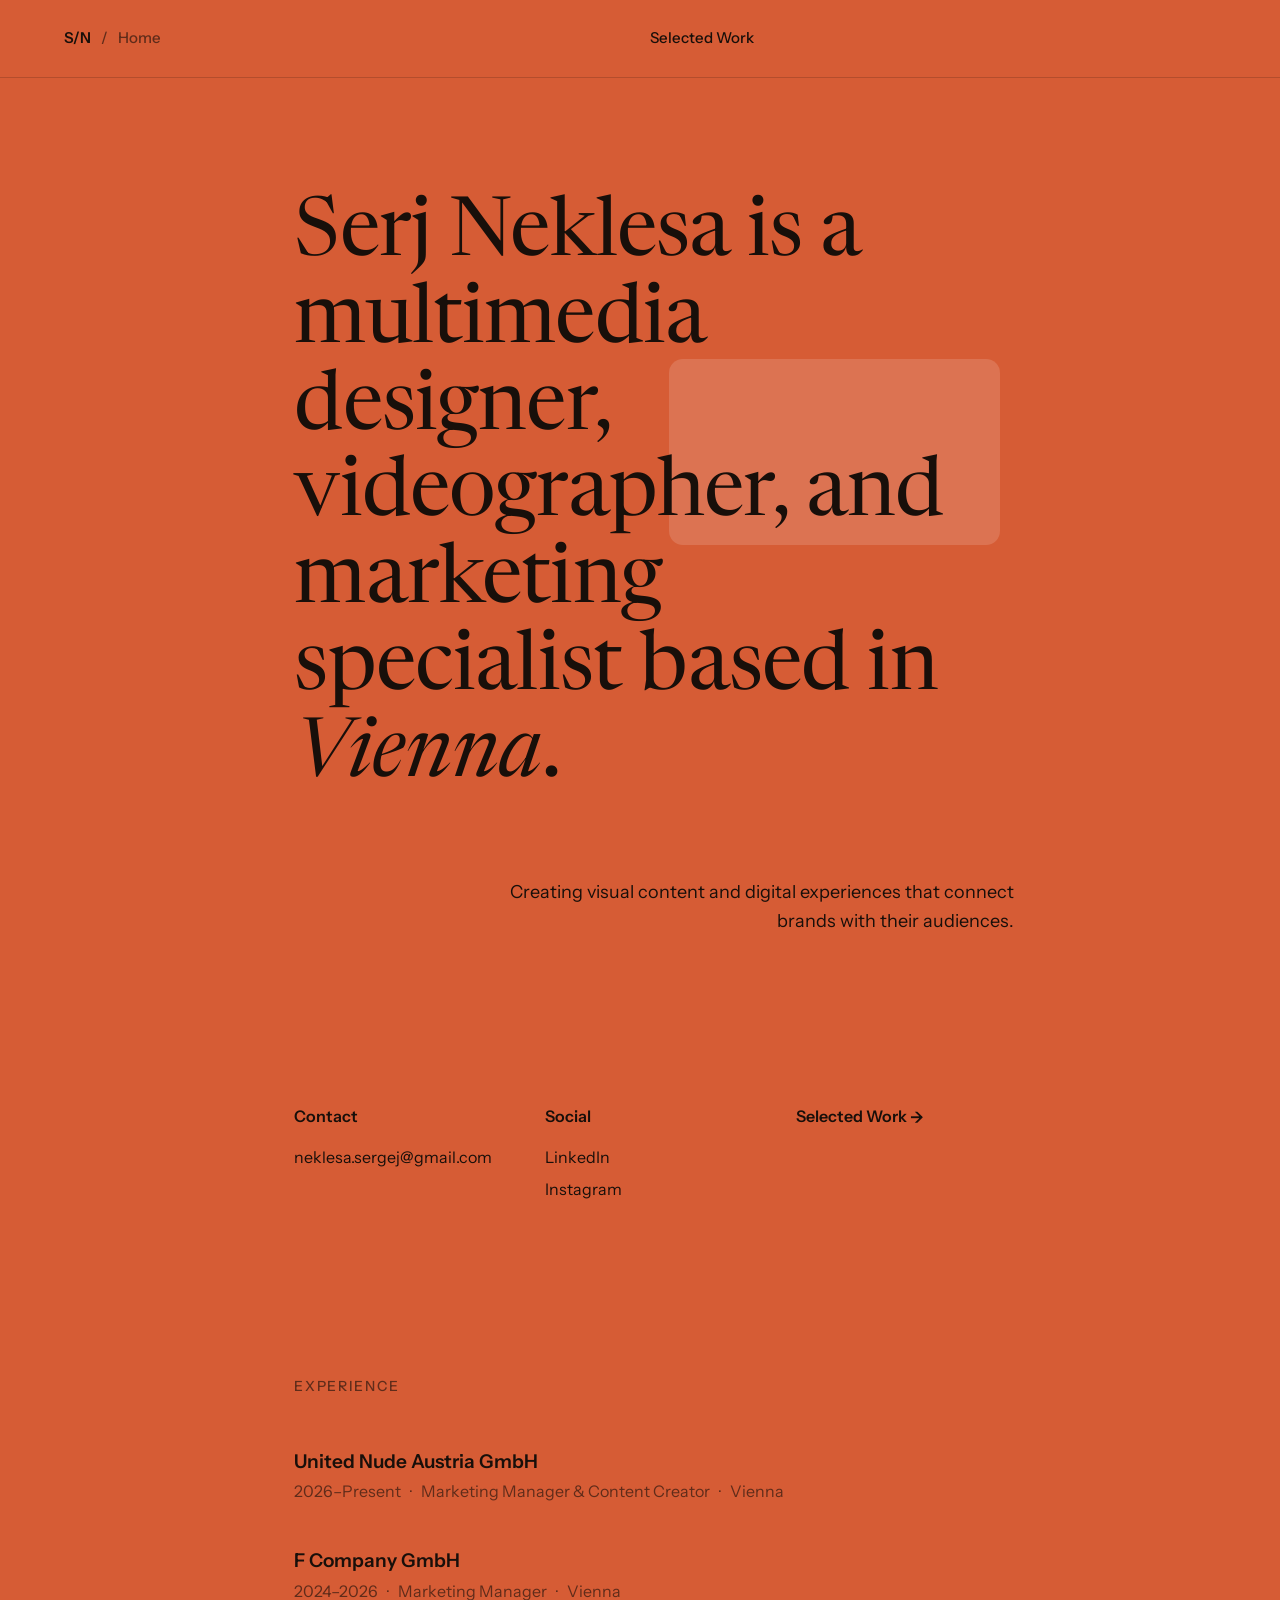
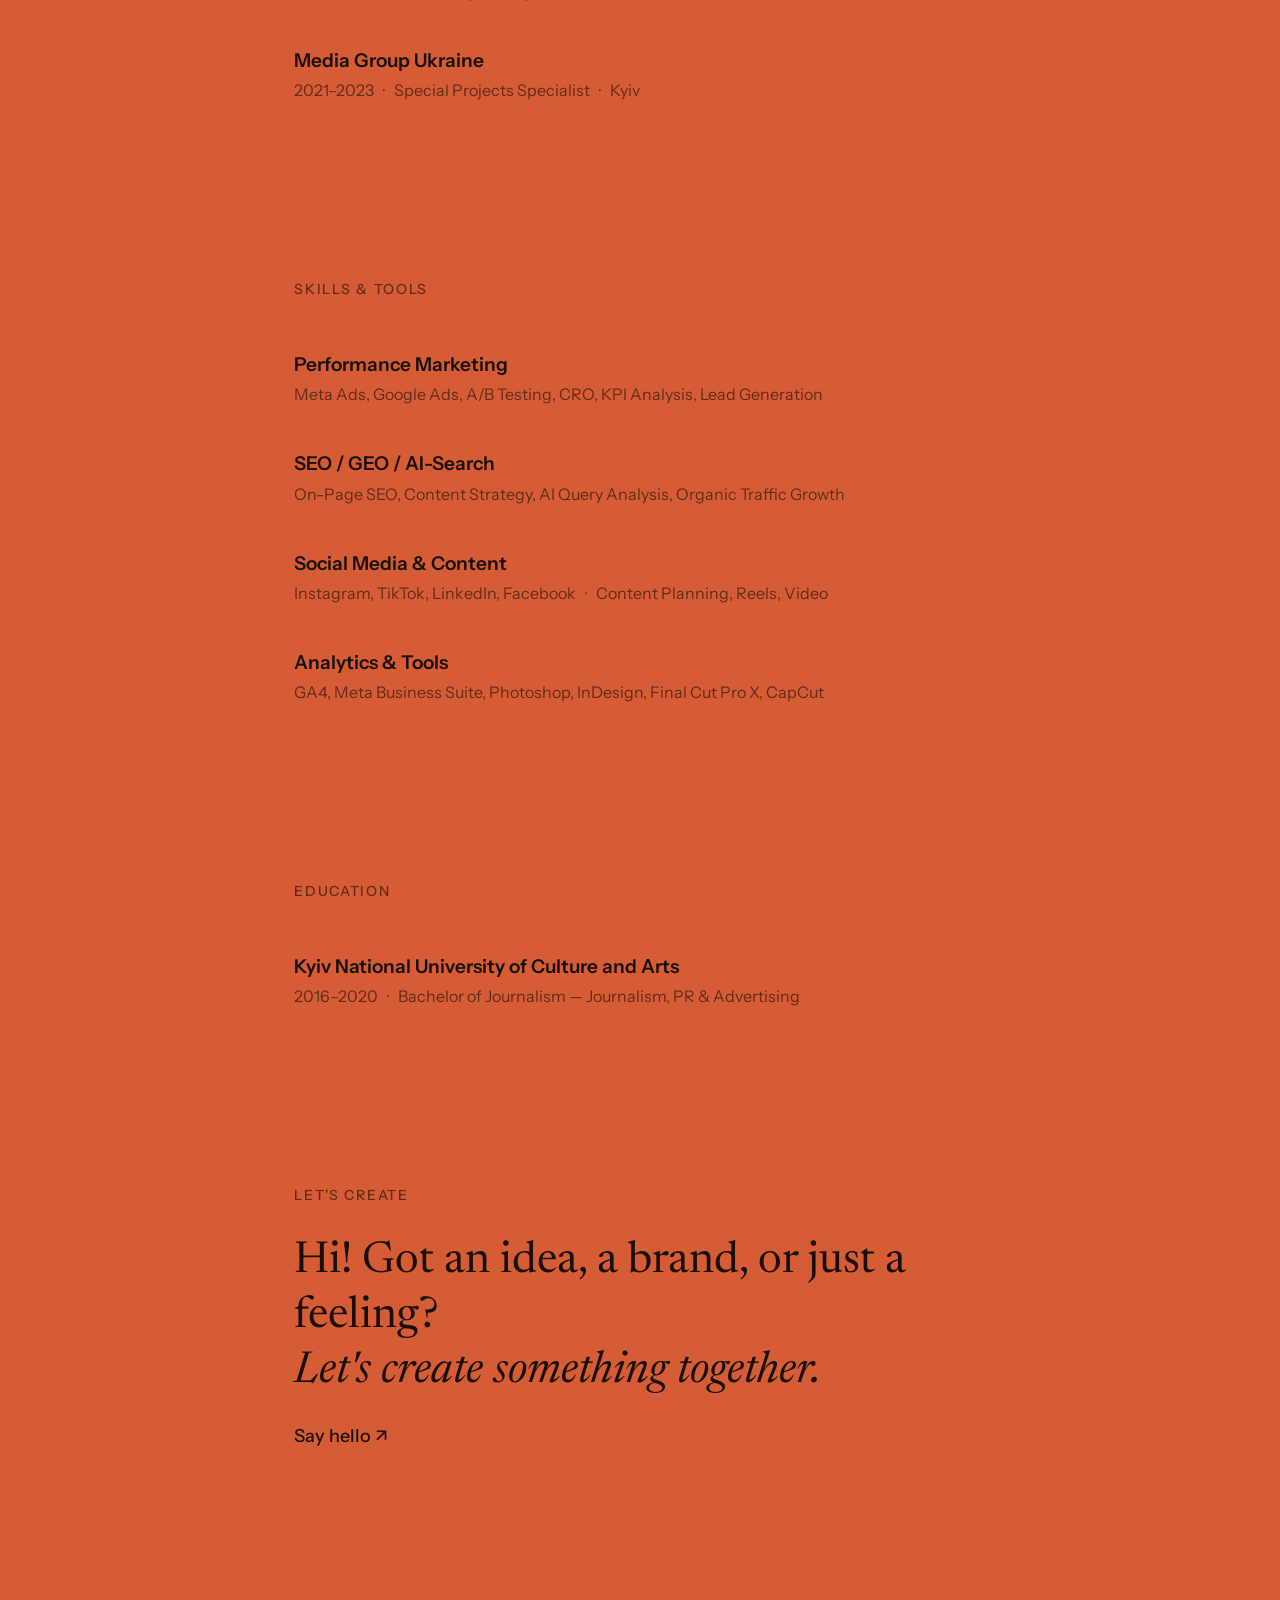
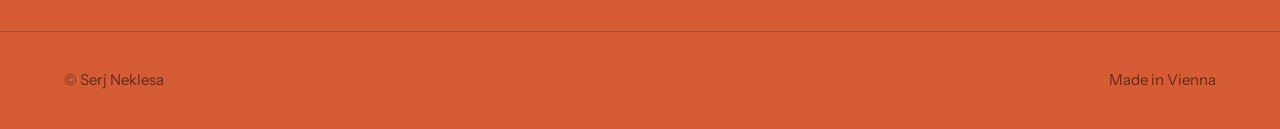
==== index.html @ c1e0431d "1234" ====
<!DOCTYPE html>
<html lang="en">
<head>
  <meta charset="UTF-8">
  <meta name="viewport" content="width=device-width, initial-scale=1.0">
  <title>Serj Neklesa — Multimedia Design &amp; Content Creation</title>
  <meta name="description" content="Serj Neklesa is a multimedia designer and content creator based in Vienna, with 9+ years across video, branding, and social media.">
  <link rel="preconnect" href="https://fonts.googleapis.com">
  <link rel="preconnect" href="https://fonts.gstatic.com" crossorigin>
  <link href="https://fonts.googleapis.com/css2?family=Newsreader:ital,opsz,wght@0,6..72,400;0,6..72,500;1,6..72,400&family=Instrument+Sans:wght@400;500;600&display=swap" rel="stylesheet">
  <link rel="stylesheet" href="styles.css">
</head>
<body>

  <header class="topbar">
    <div class="topbar__inner">
      <a class="topbar__name" href="index.html">S/N</a>
      <span class="topbar__sep">/</span>
      <span class="topbar__page">Home</span>
      <a class="topbar__nav" href="selected-work.html">Selected Work</a>
    </div>
  </header>

  <main class="page">
    <div class="content">

      <!-- Hero -->
      <section class="hero">
        <h1 class="hero__title reveal">
          Serj Neklesa is a multimedia designer, videographer, and marketing specialist based in <em>Vienna</em>.
        </h1>
        <div class="hero__video" aria-hidden="true">
          <iframe src="https://player.vimeo.com/video/1209245580?background=1&autoplay=1&muted=1&loop=1&playsinline=1" title="Showreel" allow="autoplay; fullscreen; picture-in-picture" loading="lazy"></iframe>
        </div>
        <p class="hero__lede reveal">
          Creating visual content and digital experiences
          that connect brands with their audiences.
        </p>
      </section>

      <!-- Info columns -->
      <section class="info">
        <div>
          <h2>Contact</h2>
          <ul>
            <li><a href="mailto:neklesa.sergej@gmail.com">neklesa.sergej@gmail.com</a></li>
          </ul>
        </div>
        <div>
          <h2>Social</h2>
          <ul>
            <li><a href="#" target="_blank" rel="noopener">LinkedIn</a></li>
            <li><a href="#" target="_blank" rel="noopener">Instagram</a></li>
          </ul>
        </div>
        <div>
          <h2><a href="selected-work.html">Selected Work <span class="arrow">→</span></a></h2>
        </div>
      </section>

      <!-- Experience -->
      <section class="section" id="experience">
        <p class="eyebrow">Experience</p>
        <ul class="entries">
          <li class="entry entry--static">
            <span>
              <span class="entry__title">United Nude Austria GmbH</span><br>
              <span class="entry__meta">2026–Present <span class="dot">·</span> Marketing Manager &amp; Content Creator <span class="dot">·</span> Vienna</span>
            </span>
          </li>
          <li class="entry entry--static">
            <span>
              <span class="entry__title">F Company GmbH</span><br>
              <span class="entry__meta">2024–2026 <span class="dot">·</span> Marketing Manager <span class="dot">·</span> Vienna</span>
            </span>
          </li>
          <li class="entry entry--static">
            <span>
              <span class="entry__title">Media Group Ukraine</span><br>
              <span class="entry__meta">2021–2023 <span class="dot">·</span> Special Projects Specialist <span class="dot">·</span> Kyiv</span>
            </span>
          </li>
        </ul>
      </section>

      <!-- Skills -->
      <section class="section" id="skills">
        <p class="eyebrow">Skills &amp; Tools</p>
        <ul class="entries">
          <li class="entry entry--static">
            <span>
              <span class="entry__title">Performance Marketing</span><br>
              <span class="entry__meta">Meta Ads, Google Ads, A/B Testing, CRO, KPI Analysis, Lead Generation</span>
            </span>
          </li>
          <li class="entry entry--static">
            <span>
              <span class="entry__title">SEO / GEO / AI-Search</span><br>
              <span class="entry__meta">On-Page SEO, Content Strategy, AI Query Analysis, Organic Traffic Growth</span>
            </span>
          </li>
          <li class="entry entry--static">
            <span>
              <span class="entry__title">Social Media &amp; Content</span><br>
              <span class="entry__meta">Instagram, TikTok, LinkedIn, Facebook <span class="dot">·</span> Content Planning, Reels, Video</span>
            </span>
          </li>
          <li class="entry entry--static">
            <span>
              <span class="entry__title">Analytics &amp; Tools</span><br>
              <span class="entry__meta">GA4, Meta Business Suite, Photoshop, InDesign, Final Cut Pro X, CapCut</span>
            </span>
          </li>
        </ul>
      </section>

      <!-- Education -->
      <section class="section" id="education">
        <p class="eyebrow">Education</p>
        <ul class="entries">
          <li class="entry entry--static">
            <span>
              <span class="entry__title">Kyiv National University of Culture and Arts</span><br>
              <span class="entry__meta">2016–2020 <span class="dot">·</span> Bachelor of Journalism — Journalism, PR &amp; Advertising</span>
            </span>
          </li>
        </ul>
      </section>

      <!-- Invitation -->
      <section class="section" id="lets-create">
        <p class="eyebrow">Let's Create</p>
        <p class="invite">
          Hi! Got an idea, a brand, or just a feeling?<br>
          <em>Let's create something together.</em>
        </p>
        <p class="invite-link"><a href="mailto:neklesa.sergej@gmail.com">Say hello ↗</a></p>
      </section>

    </div>
  </main>

  <footer class="footer">
    <div class="footer__inner">
      <span>© Serj Neklesa</span>
      <span>Made in Vienna</span>
    </div>
  </footer>

</body>
</html>
---- styles.css ----
/* ============================================
   Serj Neklesa — Portfolio
   Terracotta editorial style
   ============================================ */

:root {
  --bg: #d65c35;            /* terracotta canvas */
  --bg-raise: rgba(255, 255, 255, 0.10);  /* hover cards, image frames */
  --bg-frame: rgba(255, 255, 255, 0.14);
  --ink: #180f0a;           /* near-black text */
  --ink-soft: rgba(24, 15, 10, 0.62);     /* muted labels, meta */
  --line: rgba(24, 15, 10, 0.18);         /* hairline rules */
  --radius: 14px;

  --font-display: "Newsreader", Georgia, serif;
  --font-body: "Instrument Sans", "Helvetica Neue", Arial, sans-serif;

  --content-w: 720px;       /* main text column */
  --page-pad: clamp(20px, 5vw, 64px);
}

* { box-sizing: border-box; margin: 0; padding: 0; }

html { scroll-behavior: smooth; }
@media (prefers-reduced-motion: reduce) {
  html { scroll-behavior: auto; }
  *, *::before, *::after { animation: none !important; transition: none !important; }
}

body {
  background: var(--bg);
  color: var(--ink);
  font-family: var(--font-body);
  font-size: 17px;
  line-height: 1.65;
  -webkit-font-smoothing: antialiased;
}

a { color: inherit; text-decoration: none; }
a:hover { text-decoration: underline; text-underline-offset: 3px; }
a:focus-visible,
button:focus-visible {
  outline: 2px solid var(--ink);
  outline-offset: 3px;
  border-radius: 3px;
}

/* ---------- top bar ---------- */
.topbar {
  position: sticky;
  top: 0;
  z-index: 10;
  background: var(--bg);
  border-bottom: 1px solid var(--line);
}
.topbar__inner {
  position: relative;
  max-width: 1440px;
  margin: 0 auto;
  padding: 26px var(--page-pad);
  display: flex;
  align-items: center;
  gap: 10px;
  font-size: 15px;
  font-weight: 500;
}
.topbar__name { font-weight: 600; }
.topbar__sep { color: var(--ink-soft); }
.topbar__page { color: var(--ink-soft); }
.topbar__nav {
  position: absolute;
  left: calc(50% + 10px);
  top: 50%;
  transform: translateY(-50%);
  font-weight: 500;
}
@media (max-width: 720px) {
  .topbar__nav {
    position: static;
    transform: none;
    margin-left: auto;
  }
}

/* ---------- layout ---------- */
.page {
  max-width: 1440px;
  margin: 0 auto;
  padding: 0 var(--page-pad);
}
.content {
  max-width: var(--content-w);
  margin-left: clamp(0px, 18vw, 340px);
}
@media (max-width: 900px) {
  .content { margin-left: 0; }
}

/* ---------- hero ---------- */
.hero { padding: clamp(56px, 9vw, 120px) 0 clamp(48px, 6vw, 90px); position: relative; }
.hero__title {
  font-family: var(--font-display);
  font-weight: 400;
  font-size: clamp(40px, 6.4vw, 96px);
  line-height: 1.06;
  letter-spacing: -0.01em;
  max-width: 14ch;
  position: relative;
  z-index: 2; /* text stays above the video */
}
.hero__title em {
  font-style: italic;
  letter-spacing: 0;
}
.hero__video {
  position: absolute;
  z-index: 1; /* under the text */
  left: 52%;
  top: 30%;
  width: min(46%, 620px);
  aspect-ratio: 16 / 9;
  border-radius: var(--radius);
  overflow: hidden;
  background: var(--bg-frame);
}
.hero__video iframe {
  width: 100%;
  height: 100%;
  border: 0;
  display: block;
}
@media (max-width: 900px) {
  .hero__video {
    position: static;
    width: 100%;
    margin-top: 32px;
  }
}
.hero__lede {
  margin-top: clamp(40px, 6vw, 96px);
  margin-left: auto;
  max-width: 46ch;
  text-align: right;
  font-size: 18px;
  position: relative;
  z-index: 2;
}
@media (max-width: 640px) {
  .hero__lede { text-align: left; margin-left: 0; }
}

/* ---------- info columns ---------- */
.info {
  display: grid;
  grid-template-columns: repeat(3, minmax(0, 1fr));
  gap: 32px;
  padding: clamp(48px, 7vw, 110px) 0;
  font-size: 16px;
}
.info h2 {
  font-size: 16px;
  font-weight: 600;
  margin-bottom: 14px;
}
.info ul { list-style: none; }
.info li { margin-bottom: 6px; }
.info a { color: var(--ink); }
.info .arrow { display: inline-block; transform: translateY(1px); }
@media (max-width: 900px) {
  .info { grid-template-columns: repeat(2, 1fr); gap: 40px 24px; }
}
@media (max-width: 480px) {
  .info { grid-template-columns: 1fr; }
}

/* ---------- section label ---------- */
.eyebrow {
  font-size: 14px;
  font-weight: 500;
  letter-spacing: 0.12em;
  text-transform: uppercase;
  color: var(--ink-soft);
  margin-bottom: 28px;
}

/* ---------- entry list (experience / work) ---------- */
.section { padding: clamp(40px, 6vw, 80px) 0; }

.entries { list-style: none; }
.entry a {
  display: flex;
  align-items: center;
  justify-content: space-between;
  gap: 20px;
  padding: 20px 22px;
  margin: 0 -22px;
  border-radius: var(--radius);
  transition: background-color 160ms ease;
  text-decoration: none;
}
.entry a:hover,
.entry a:focus-visible { background: var(--bg-raise); text-decoration: none; }
.entry__title {
  font-size: 19px;
  font-weight: 600;
  margin-bottom: 2px;
}
.entry__meta { font-size: 16px; color: var(--ink-soft); }
.entry__meta .dot { margin: 0 6px; }
.entry__arrow {
  flex: none;
  opacity: 0;
  transform: translate(-4px, 4px);
  transition: opacity 160ms ease, transform 160ms ease;
  font-size: 20px;
}
.entry a:hover .entry__arrow,
.entry a:focus-visible .entry__arrow { opacity: 1; transform: translate(0, 0); }

/* static (non-link) entry */
.entry--static {
  padding: 20px 0;
}
.entry--static .entry__title { margin-bottom: 2px; }

/* ---------- case study ---------- */
.case-head { padding: clamp(56px, 8vw, 110px) 0 0; }
.case-head h1 {
  font-family: var(--font-display);
  font-weight: 400;
  font-size: clamp(38px, 5vw, 68px);
  line-height: 1.1;
  letter-spacing: -0.01em;
}
.case-head .case-sub {
  margin-top: 22px;
  font-size: clamp(19px, 2.2vw, 24px);
  line-height: 1.5;
  max-width: 34ch;
}

.case-meta {
  display: grid;
  grid-template-columns: repeat(3, minmax(0, 1fr));
  gap: 24px;
  border-top: 1px solid var(--line);
  border-bottom: 1px solid var(--line);
  padding: 26px 0;
  margin: clamp(36px, 5vw, 64px) 0;
}
.case-meta h3 {
  font-size: 13px;
  font-weight: 500;
  letter-spacing: 0.12em;
  text-transform: uppercase;
  color: var(--ink-soft);
  margin-bottom: 8px;
}
.case-meta p { font-size: 17px; font-weight: 500; }
@media (max-width: 640px) {
  .case-meta { grid-template-columns: 1fr; gap: 20px; }
}

.case-body h2 {
  font-size: 21px;
  font-weight: 600;
  margin: clamp(40px, 6vw, 72px) 0 18px;
}
.case-body p { margin-bottom: 16px; }
.case-body strong { font-weight: 600; }

.media {
  display: flex;
  align-items: center;
  justify-content: center;
  min-height: clamp(260px, 42vw, 560px);
  margin: clamp(28px, 4vw, 48px) 0;
  background: linear-gradient(135deg, var(--bg-frame), rgba(255, 255, 255, 0.05));
  border-radius: var(--radius);
  color: rgba(24, 15, 10, 0.35);
  font-size: 16px;
  overflow: hidden;
}
.media img,
.media video {
  width: 100%;
  height: 100%;
  object-fit: cover;
  display: block;
}

/* video embeds (Vimeo / YouTube) */
.media--video {
  aspect-ratio: 16 / 9;
  min-height: 0;
}
.media--video iframe {
  width: 100%;
  height: 100%;
  border: 0;
  display: block;
}

/* one photo per row */
.media--photo {
  aspect-ratio: 16 / 10;
  min-height: 0;
}

/* cover art shown at its natural ratio, no cropping */
.media--cover {
  aspect-ratio: auto;
  min-height: 0;
  display: block;
}
.media--cover img {
  width: 100%;
  height: auto;
  object-fit: contain;
}

/* artist block */
.artist { margin-bottom: clamp(56px, 8vw, 110px); }
.artist h2 {
  font-size: 21px;
  font-weight: 600;
  margin-bottom: 18px;
}
.artist .media { margin: 0 0 20px; }

.case-visit {
  border-top: 1px solid var(--line);
  margin-top: clamp(40px, 6vw, 72px);
  padding: 32px 0 clamp(60px, 8vw, 120px);
  font-size: 18px;
  font-weight: 500;
}

/* ---------- looping panorama (Digital Art) ---------- */
.panorama {
  width: 100vw;
  margin-left: calc(50% - 50vw);
  overflow: hidden;
  padding: clamp(28px, 4vw, 48px) 0;
}
.panorama__track {
  display: flex;
  align-items: center;
  gap: clamp(16px, 2vw, 32px);
  width: max-content;
  will-change: transform;
  animation: panorama-scroll var(--pan-duration, 60s) linear infinite;
}
.panorama__track img {
  height: min(66vh, 560px);
  width: auto;
  display: block;
  border-radius: var(--radius);
  flex: none;
}
@keyframes panorama-scroll {
  from { transform: translateX(0); }
  to   { transform: translateX(-50%); }
}
.panorama:hover .panorama__track { animation-play-state: paused; }
@media (max-width: 640px) {
  .panorama__track img { height: 46vh; }
}
@media (prefers-reduced-motion: reduce) {
  .panorama { overflow-x: auto; }
  .panorama__track { animation: none; }
}

/* ---------- footer ---------- */
.footer {
  border-top: 1px solid var(--line);
  margin-top: clamp(60px, 8vw, 120px);
}
.footer__inner {
  max-width: 1440px;
  margin: 0 auto;
  padding: 36px var(--page-pad);
  display: flex;
  justify-content: space-between;
  gap: 16px;
  font-size: 15px;
  color: var(--ink-soft);
}

/* ---------- reveal on load ---------- */
@media (prefers-reduced-motion: no-preference) {
  .reveal {
    opacity: 0;
    transform: translateY(14px);
    animation: rise 700ms cubic-bezier(0.22, 1, 0.36, 1) forwards;
  }
  .reveal:nth-child(2) { animation-delay: 90ms; }
  .reveal:nth-child(3) { animation-delay: 180ms; }
  @keyframes rise {
    to { opacity: 1; transform: none; }
  }
}

/* ---------- invitation ---------- */
.invite {
  font-family: var(--font-display);
  font-size: clamp(28px, 3.6vw, 44px);
  line-height: 1.25;
}
.invite em { font-style: italic; }
.invite-link {
  margin-top: 22px;
  font-size: 18px;
  font-weight: 500;
}
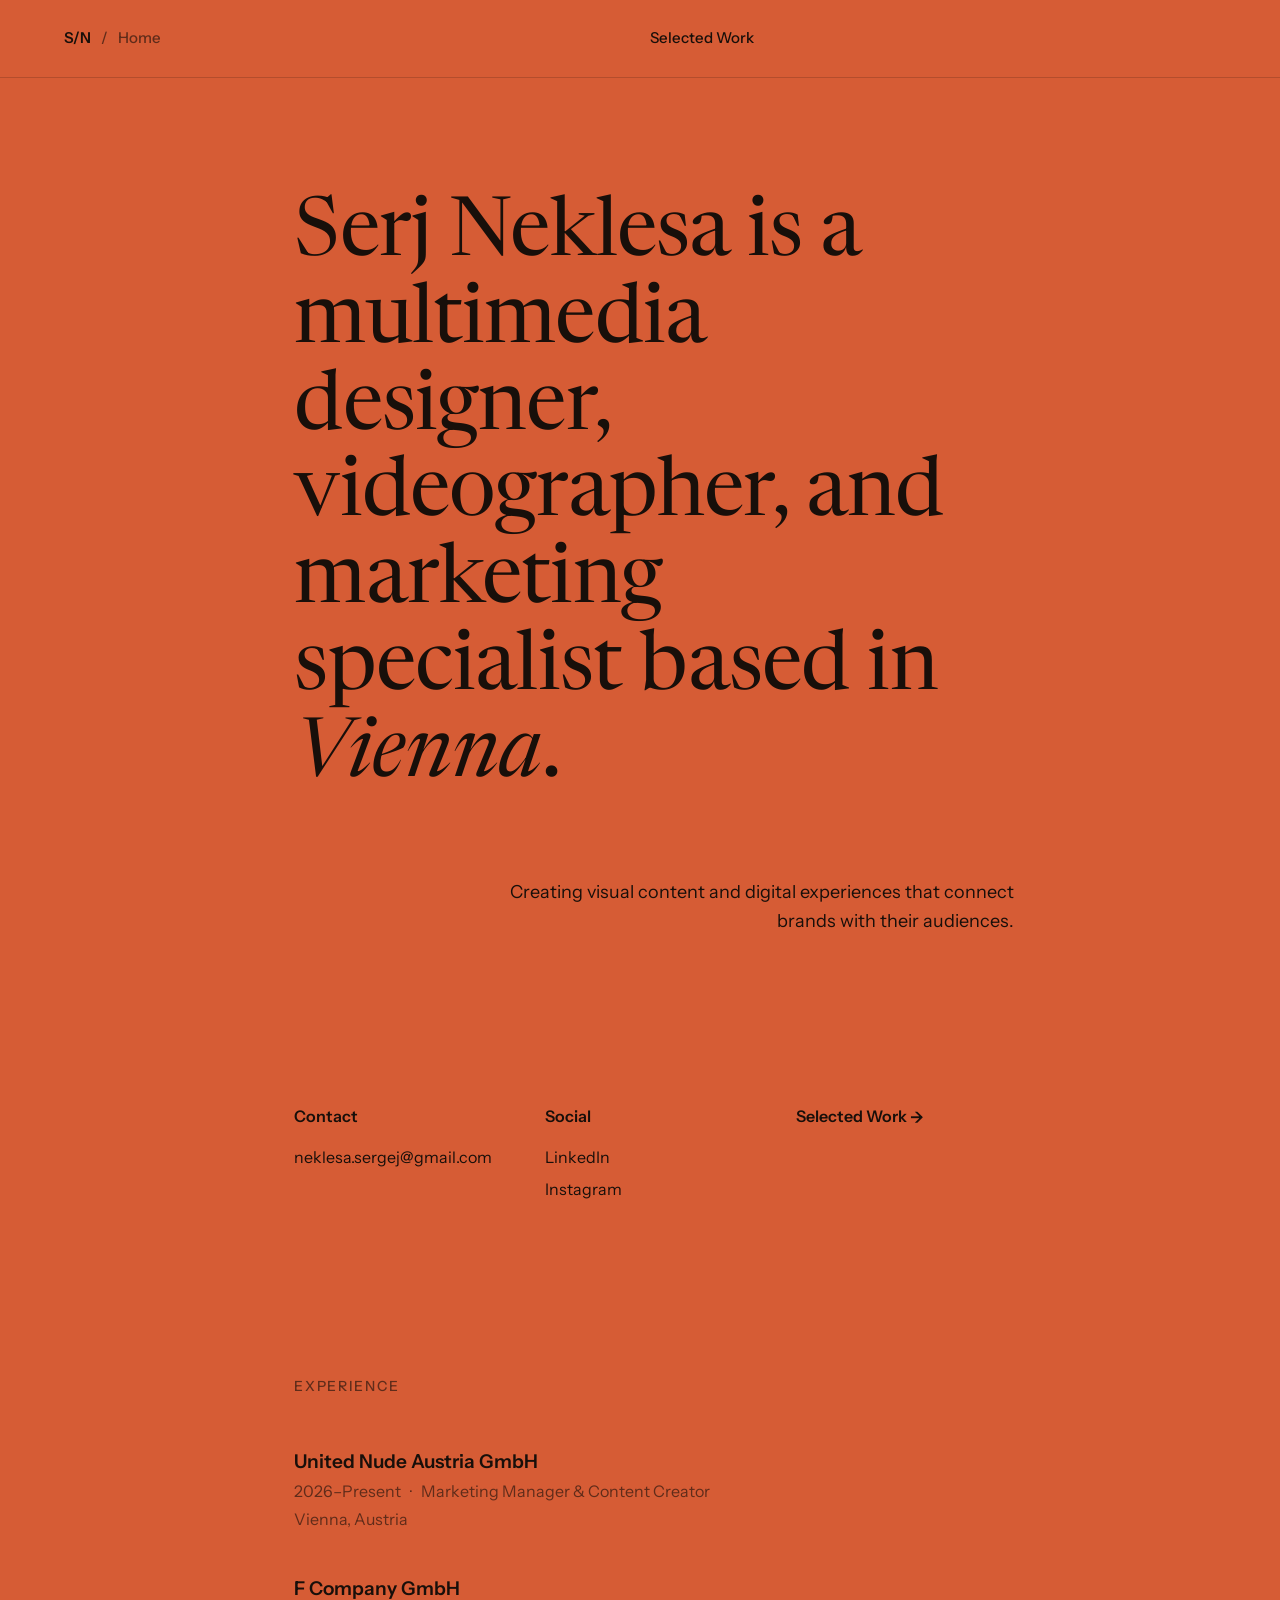
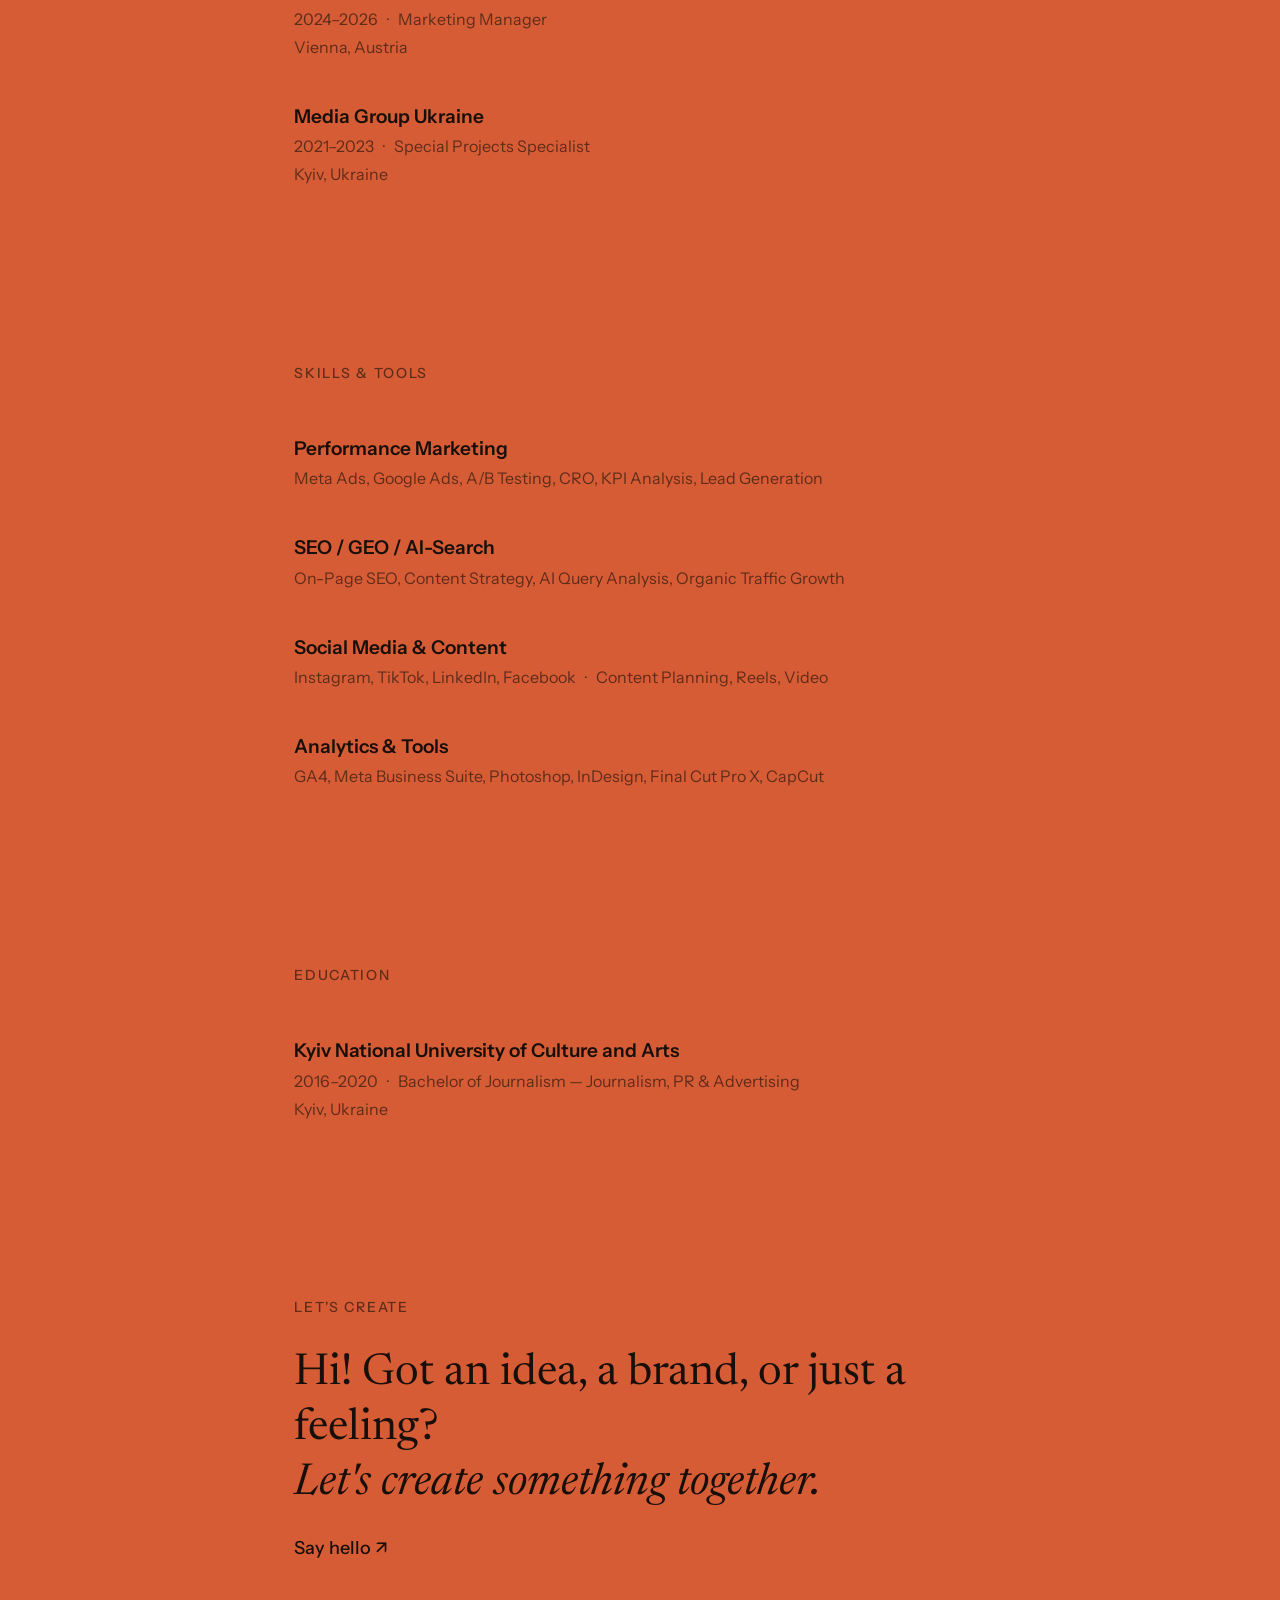
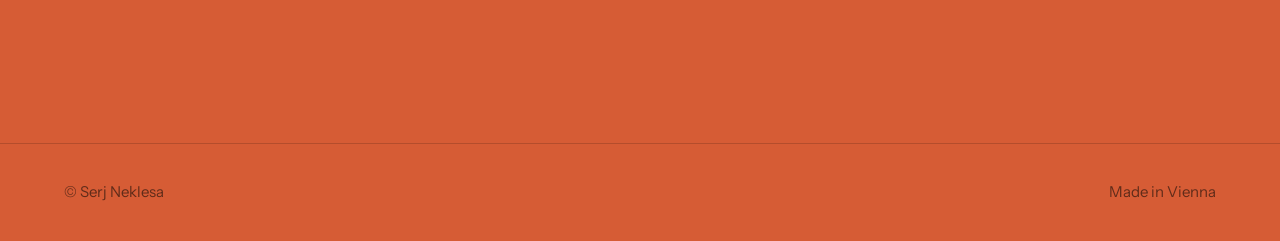
==== commit e98c575b: "1023" ====
--- a/index.html
+++ b/index.html
@@ -65,19 +65,22 @@
           <li class="entry entry--static">
             <span>
               <span class="entry__title">United Nude Austria GmbH</span><br>
-              <span class="entry__meta">2026–Present <span class="dot">·</span> Marketing Manager &amp; Content Creator <span class="dot">·</span> Vienna</span>
+              <span class="entry__meta">2026–Present <span class="dot">·</span> Marketing Manager &amp; Content Creator</span><br>
+              <span class="entry__meta">Vienna, Austria</span>
             </span>
           </li>
           <li class="entry entry--static">
             <span>
               <span class="entry__title">F Company GmbH</span><br>
-              <span class="entry__meta">2024–2026 <span class="dot">·</span> Marketing Manager <span class="dot">·</span> Vienna</span>
+              <span class="entry__meta">2024–2026 <span class="dot">·</span> Marketing Manager</span><br>
+              <span class="entry__meta">Vienna, Austria</span>
             </span>
           </li>
           <li class="entry entry--static">
             <span>
               <span class="entry__title">Media Group Ukraine</span><br>
-              <span class="entry__meta">2021–2023 <span class="dot">·</span> Special Projects Specialist <span class="dot">·</span> Kyiv</span>
+              <span class="entry__meta">2021–2023 <span class="dot">·</span> Special Projects Specialist</span><br>
+              <span class="entry__meta">Kyiv, Ukraine</span>
             </span>
           </li>
         </ul>
@@ -121,7 +124,8 @@
           <li class="entry entry--static">
             <span>
               <span class="entry__title">Kyiv National University of Culture and Arts</span><br>
-              <span class="entry__meta">2016–2020 <span class="dot">·</span> Bachelor of Journalism — Journalism, PR &amp; Advertising</span>
+              <span class="entry__meta">2016–2020 <span class="dot">·</span> Bachelor of Journalism — Journalism, PR &amp; Advertising</span><br>
+              <span class="entry__meta">Kyiv, Ukraine</span>
             </span>
           </li>
         </ul>
--- a/styles.css
+++ b/styles.css
@@ -26,6 +26,8 @@
   html { scroll-behavior: auto; }
   *, *::before, *::after { animation: none !important; transition: none !important; }
 }
+
+html, body { overflow-x: clip; }
 
 body {
   background: var(--bg);
@@ -115,26 +117,18 @@
 .hero__video {
   position: absolute;
   z-index: 1; /* under the text */
-  left: 52%;
-  top: 30%;
-  width: min(46%, 620px);
+  left: 58%;
+  top: 32%;
+  width: clamp(200px, 42vw, 620px);
   aspect-ratio: 16 / 9;
-  border-radius: var(--radius);
   overflow: hidden;
-  background: var(--bg-frame);
+  /* no frame, no background: nothing visible except the video itself */
 }
 .hero__video iframe {
   width: 100%;
   height: 100%;
   border: 0;
   display: block;
-}
-@media (max-width: 900px) {
-  .hero__video {
-    position: static;
-    width: 100%;
-    margin-top: 32px;
-  }
 }
 .hero__lede {
   margin-top: clamp(40px, 6vw, 96px);
@@ -341,7 +335,7 @@
   width: 100vw;
   margin-left: calc(50% - 50vw);
   overflow: hidden;
-  padding: clamp(28px, 4vw, 48px) 0;
+  padding: clamp(10px, 1.4vw, 18px) 0;
 }
 .panorama__track {
   display: flex;
@@ -352,7 +346,7 @@
   animation: panorama-scroll var(--pan-duration, 60s) linear infinite;
 }
 .panorama__track img {
-  height: min(66vh, 560px);
+  height: min(28vh, 300px);
   width: auto;
   display: block;
   border-radius: var(--radius);
@@ -363,8 +357,9 @@
   to   { transform: translateX(-50%); }
 }
 .panorama:hover .panorama__track { animation-play-state: paused; }
+.panorama--reverse .panorama__track { animation-direction: reverse; }
 @media (max-width: 640px) {
-  .panorama__track img { height: 46vh; }
+  .panorama__track img { height: 22vh; }
 }
 @media (prefers-reduced-motion: reduce) {
   .panorama { overflow-x: auto; }
@@ -413,3 +408,26 @@
   font-size: 18px;
   font-weight: 500;
 }
+
+
+/* ---------- video production ---------- */
+.vp-wide {
+  width: 100vw;
+  margin: clamp(24px, 3.5vw, 44px) calc(50% - 50vw);
+  aspect-ratio: 16 / 9;
+}
+.vp-pair {
+  display: grid;
+  grid-template-columns: 1fr 1fr;
+  gap: clamp(14px, 2vw, 28px);
+  width: 100vw;
+  margin: clamp(24px, 3.5vw, 44px) calc(50% - 50vw);
+  padding: 0 var(--page-pad);
+}
+.vp-pair .vp-v { aspect-ratio: 9 / 16; }
+.vp-wide iframe, .vp-v iframe {
+  width: 100%;
+  height: 100%;
+  border: 0;
+  display: block;
+}
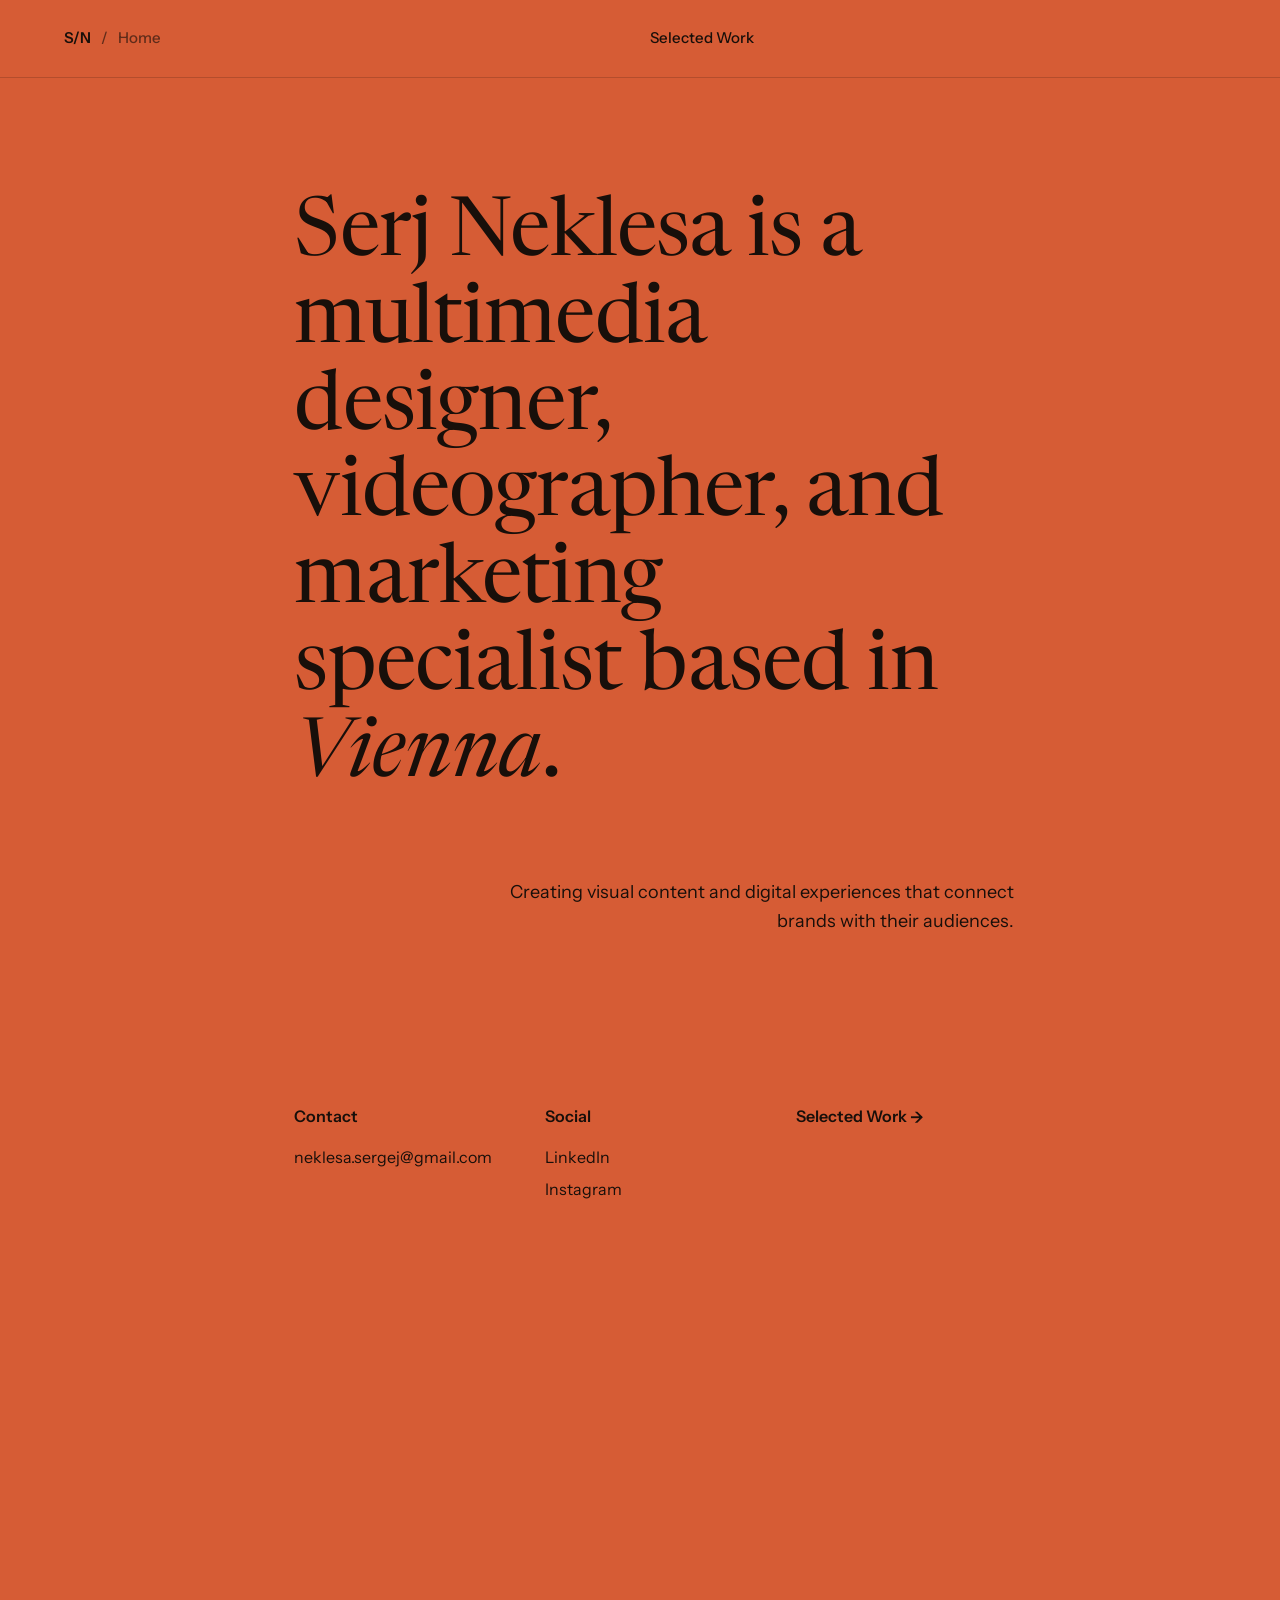
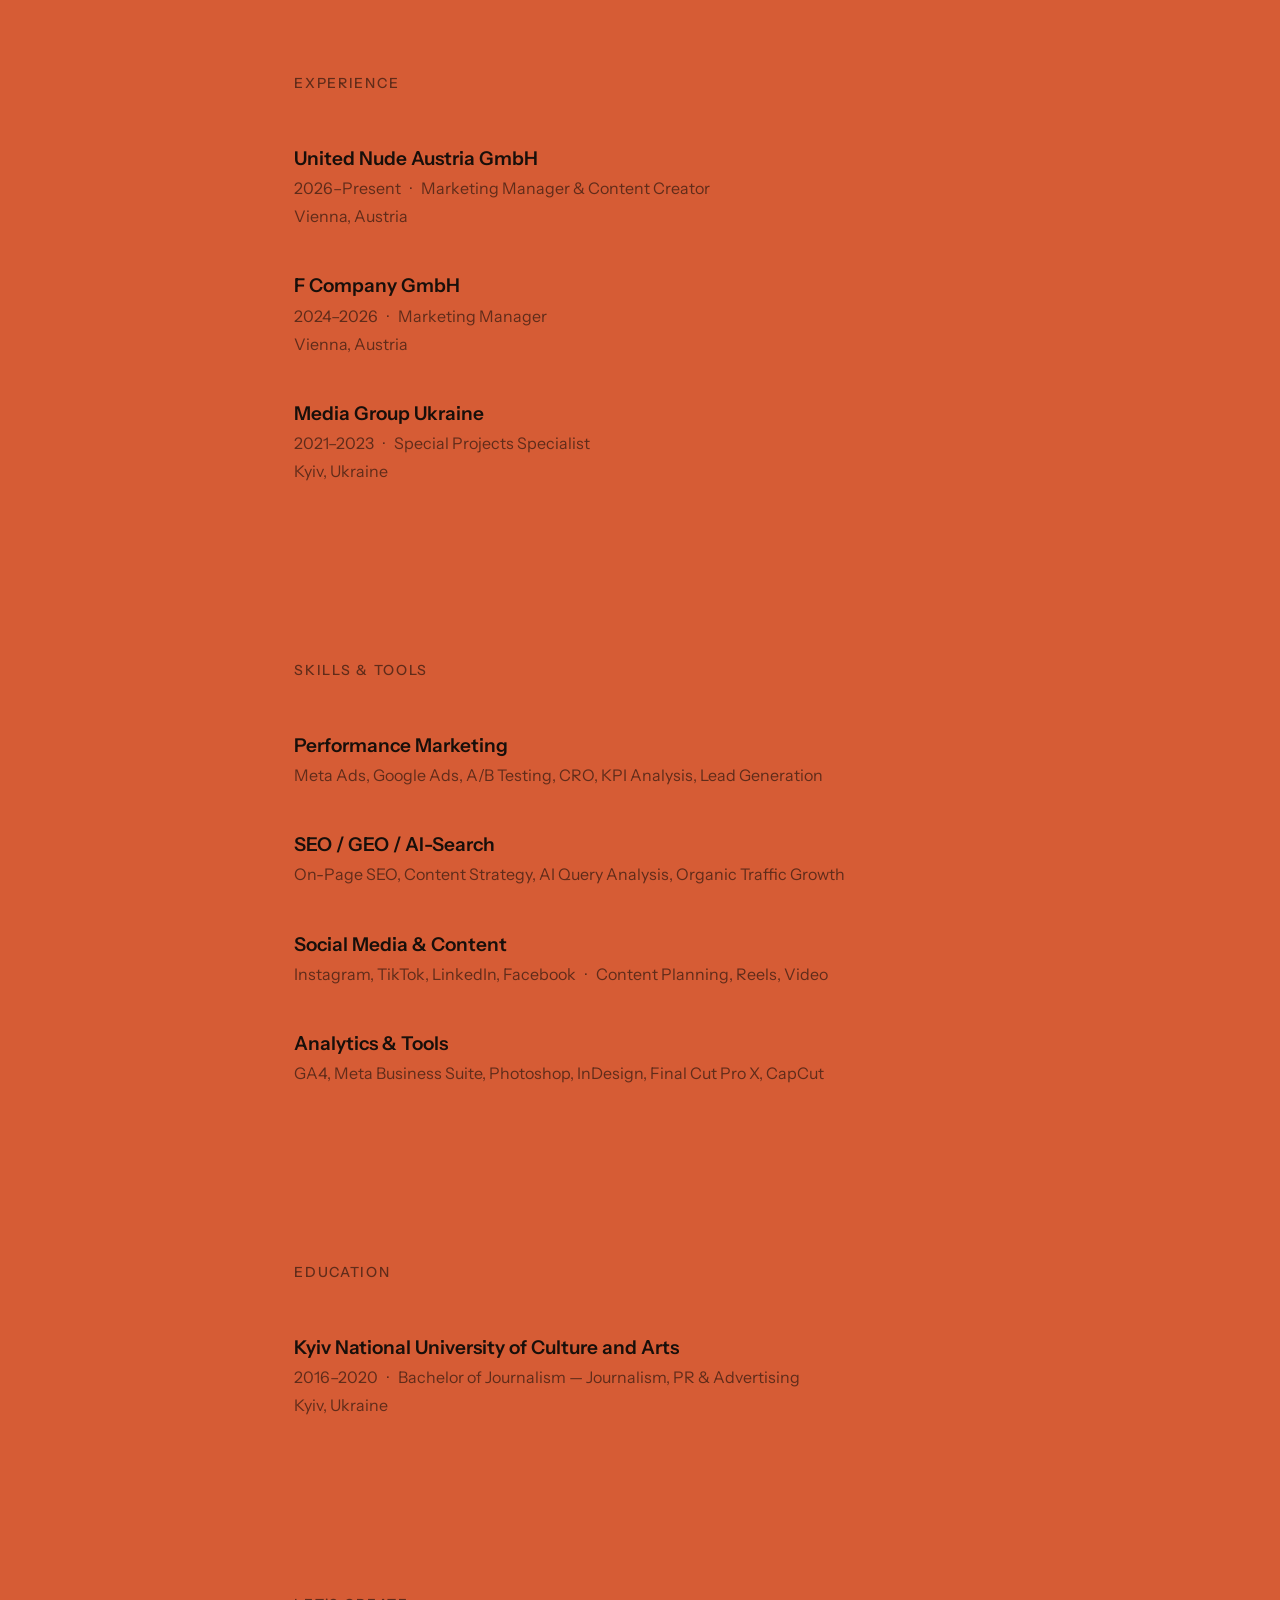
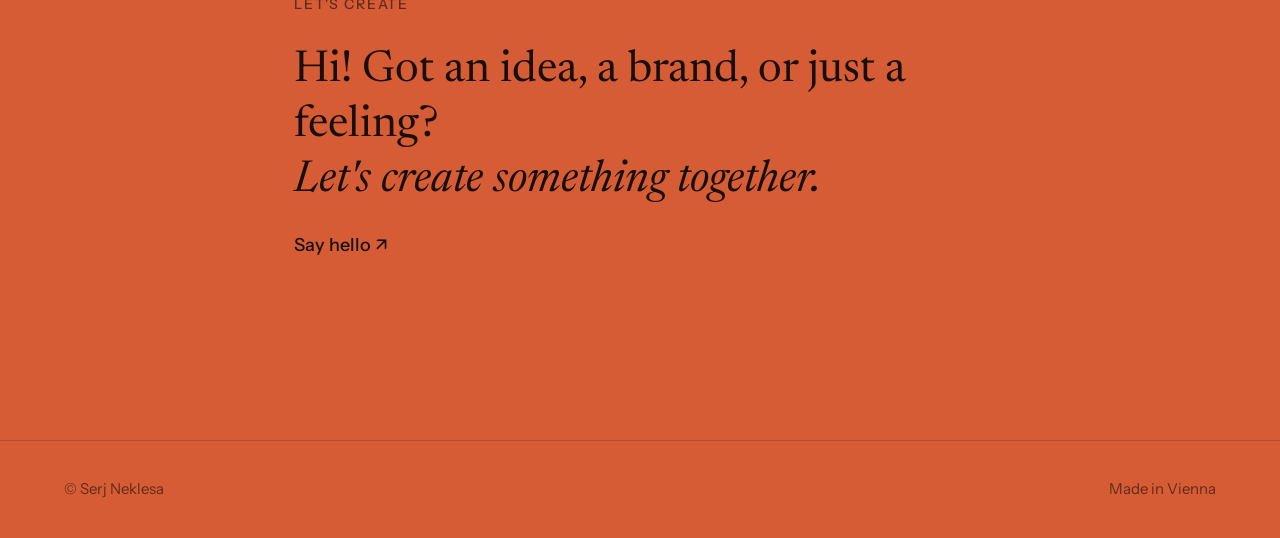
==== commit 52d313ee: "76543" ====
--- a/index.html
+++ b/index.html
@@ -55,6 +55,13 @@
         </div>
         <div>
           <h2><a href="selected-work.html">Selected Work <span class="arrow">→</span></a></h2>
+        </div>
+      </section>
+
+      <!-- Home video -->
+      <section class="home-video">
+        <div class="home-video__frame">
+          <iframe src="https://player.vimeo.com/video/587701845?background=1&autoplay=1&muted=1&loop=1&playsinline=1" title="Video" allow="autoplay; fullscreen; picture-in-picture" loading="lazy"></iframe>
         </div>
       </section>
 
--- a/styles.css
+++ b/styles.css
@@ -129,6 +129,14 @@
   height: 100%;
   border: 0;
   display: block;
+}
+@media (max-width: 640px) {
+  /* on phones the video stays under the text, in the green-marked zone */
+  .hero__video {
+    left: 30%;
+    top: 15%;
+    width: 54vw;
+  }
 }
 .hero__lede {
   margin-top: clamp(40px, 6vw, 96px);
@@ -431,3 +439,24 @@
   border: 0;
   display: block;
 }
+
+
+/* ---------- home video between info and experience ---------- */
+.home-video {
+  padding: clamp(20px, 4vw, 56px) 0;
+  display: flex;
+  justify-content: flex-end;
+}
+.home-video__frame {
+  width: min(48%, 560px);
+  aspect-ratio: 16 / 9;
+}
+.home-video__frame iframe {
+  width: 100%;
+  height: 100%;
+  border: 0;
+  display: block;
+}
+@media (max-width: 640px) {
+  .home-video__frame { width: 52vw; margin-right: 6vw; }
+}
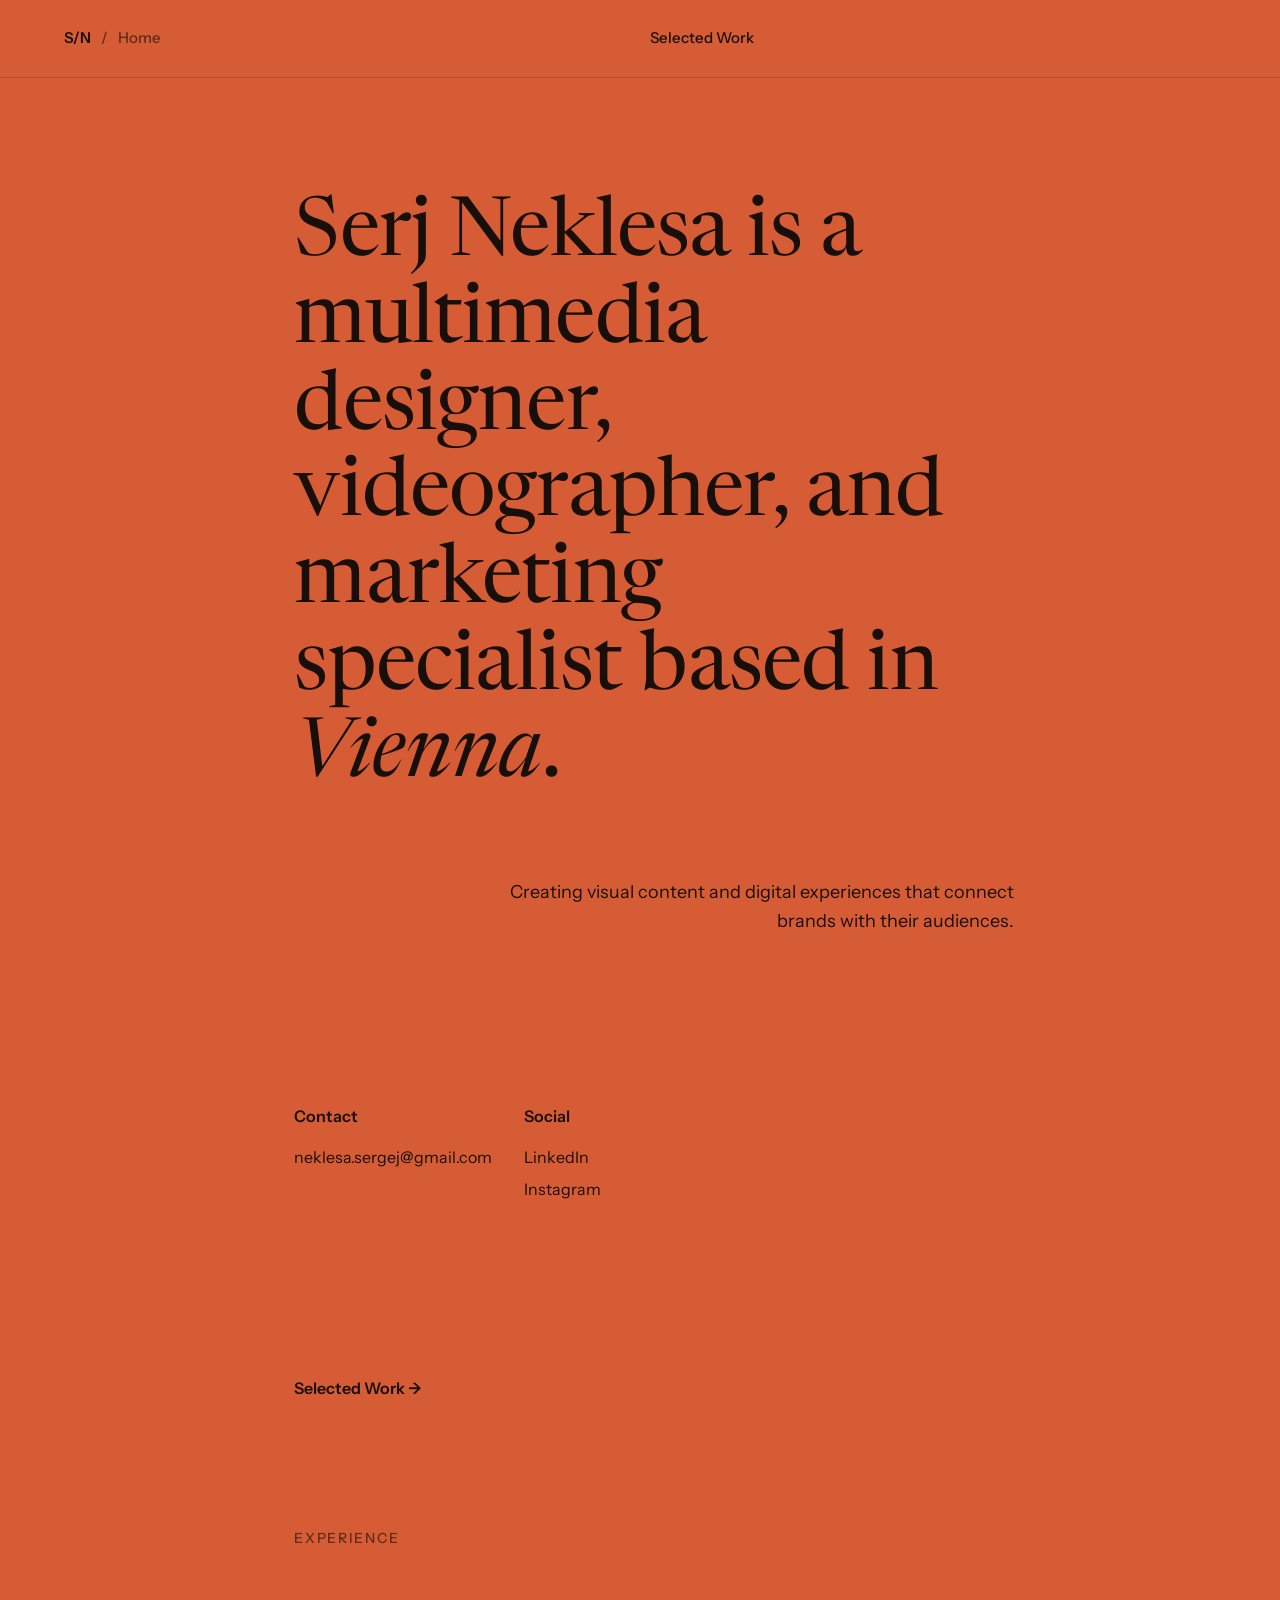
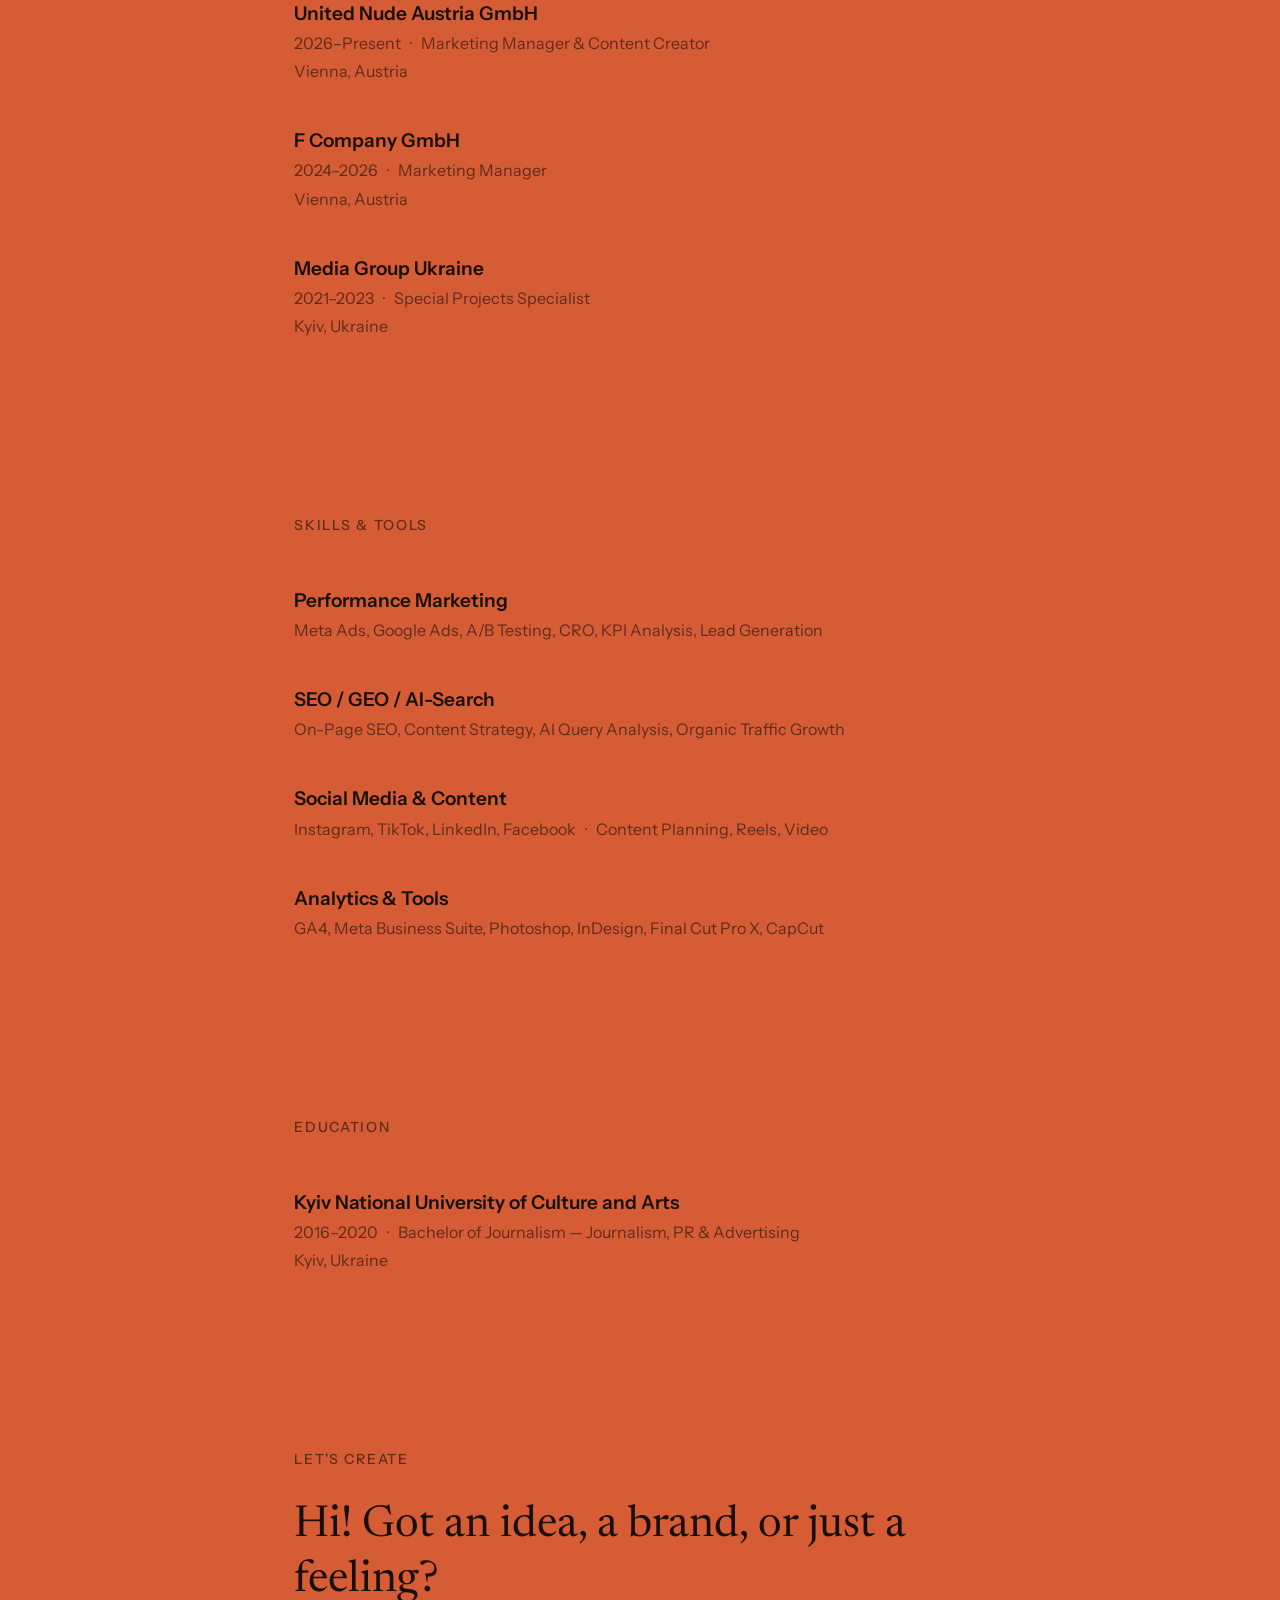
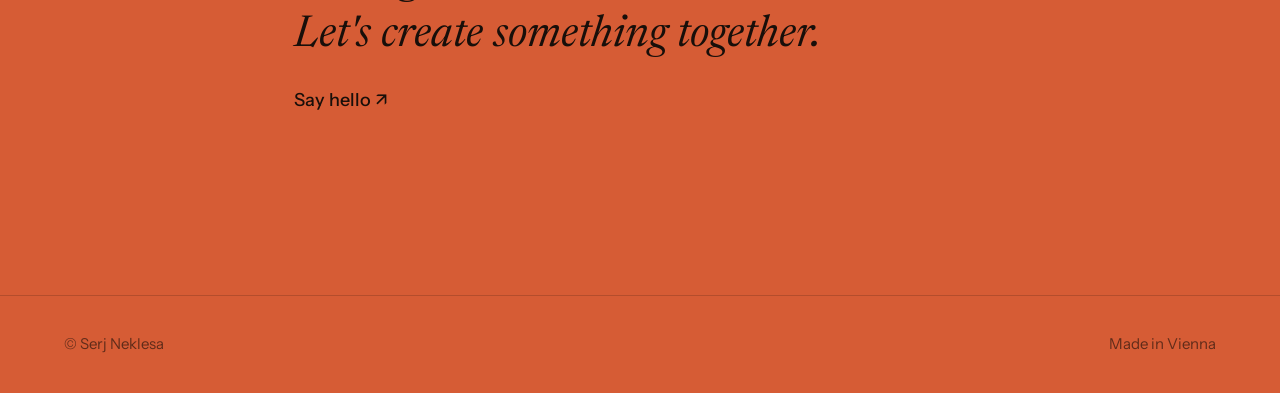
==== commit fd915f4e: "29292" ====
--- a/index.html
+++ b/index.html
@@ -53,16 +53,14 @@
             <li><a href="#" target="_blank" rel="noopener">Instagram</a></li>
           </ul>
         </div>
-        <div>
-          <h2><a href="selected-work.html">Selected Work <span class="arrow">→</span></a></h2>
+        <div class="info__video" id="info-video">
+          <iframe src="https://player.vimeo.com/video/587701845?background=1&autoplay=1&muted=1&loop=1&playsinline=1" title="Video" allow="autoplay; fullscreen; picture-in-picture" loading="lazy"></iframe>
         </div>
       </section>
 
-      <!-- Home video -->
-      <section class="home-video">
-        <div class="home-video__frame">
-          <iframe src="https://player.vimeo.com/video/587701845?background=1&autoplay=1&muted=1&loop=1&playsinline=1" title="Video" allow="autoplay; fullscreen; picture-in-picture" loading="lazy"></iframe>
-        </div>
+      <!-- Selected Work link (swapped with the video) -->
+      <section class="home-cta">
+        <a href="selected-work.html">Selected Work <span class="arrow">→</span></a>
       </section>
 
       <!-- Experience -->
@@ -158,5 +156,20 @@
     </div>
   </footer>
 
+  <script>
+    // ask Vimeo for the real aspect ratio of each video so the frame
+    // matches the video exactly (no black bars / visible container)
+    async function fitVimeo(el, id) {
+      try {
+        const r = await fetch("https://vimeo.com/api/oembed.json?url=" +
+          encodeURIComponent("https://vimeo.com/" + id));
+        const j = await r.json();
+        if (j.width && j.height) el.style.aspectRatio = j.width + " / " + j.height;
+      } catch (e) {}
+    }
+    fitVimeo(document.querySelector(".hero__video"), "1209245580");
+    fitVimeo(document.getElementById("info-video"), "587701845");
+  </script>
+
 </body>
 </html>
--- a/styles.css
+++ b/styles.css
@@ -117,9 +117,9 @@
 .hero__video {
   position: absolute;
   z-index: 1; /* under the text */
-  left: 58%;
+  left: 56%;
   top: 32%;
-  width: clamp(200px, 42vw, 620px);
+  width: clamp(180px, 28vw, 440px);
   aspect-ratio: 16 / 9;
   overflow: hidden;
   /* no frame, no background: nothing visible except the video itself */
@@ -154,7 +154,8 @@
 /* ---------- info columns ---------- */
 .info {
   display: grid;
-  grid-template-columns: repeat(3, minmax(0, 1fr));
+  grid-template-columns: 1fr 1fr 1.6fr;
+  align-items: start;
   gap: 32px;
   padding: clamp(48px, 7vw, 110px) 0;
   font-size: 16px;
@@ -441,22 +442,41 @@
 }
 
 
-/* ---------- home video between info and experience ---------- */
-.home-video {
-  padding: clamp(20px, 4vw, 56px) 0;
-  display: flex;
-  justify-content: flex-end;
-}
-.home-video__frame {
-  width: min(48%, 560px);
-  aspect-ratio: 16 / 9;
-}
-.home-video__frame iframe {
+/* ---------- video in the info grid (opposite Social) ---------- */
+.info__video {
+  aspect-ratio: 16 / 9; /* refined by script to the video's real ratio */
+}
+.info__video iframe {
   width: 100%;
   height: 100%;
   border: 0;
   display: block;
 }
+@media (max-width: 480px) {
+  .info__video { width: 70%; margin-left: auto; }
+}
+
+/* ---------- selected work link below the grid ---------- */
+.home-cta {
+  padding: clamp(8px, 2vw, 24px) 0 clamp(24px, 4vw, 48px);
+  font-size: 16px;
+  font-weight: 600;
+}
+
+
+/* ---------- video panorama (Video Production) ---------- */
+.panorama--video .panorama__track { align-items: stretch; }
+.pan-v {
+  height: min(44vh, 420px);
+  aspect-ratio: 16 / 9; /* refined per video by script */
+  flex: none;
+}
+.pan-v iframe {
+  width: 100%;
+  height: 100%;
+  border: 0;
+  display: block;
+}
 @media (max-width: 640px) {
-  .home-video__frame { width: 52vw; margin-right: 6vw; }
-}
+  .pan-v { height: 30vh; }
+}
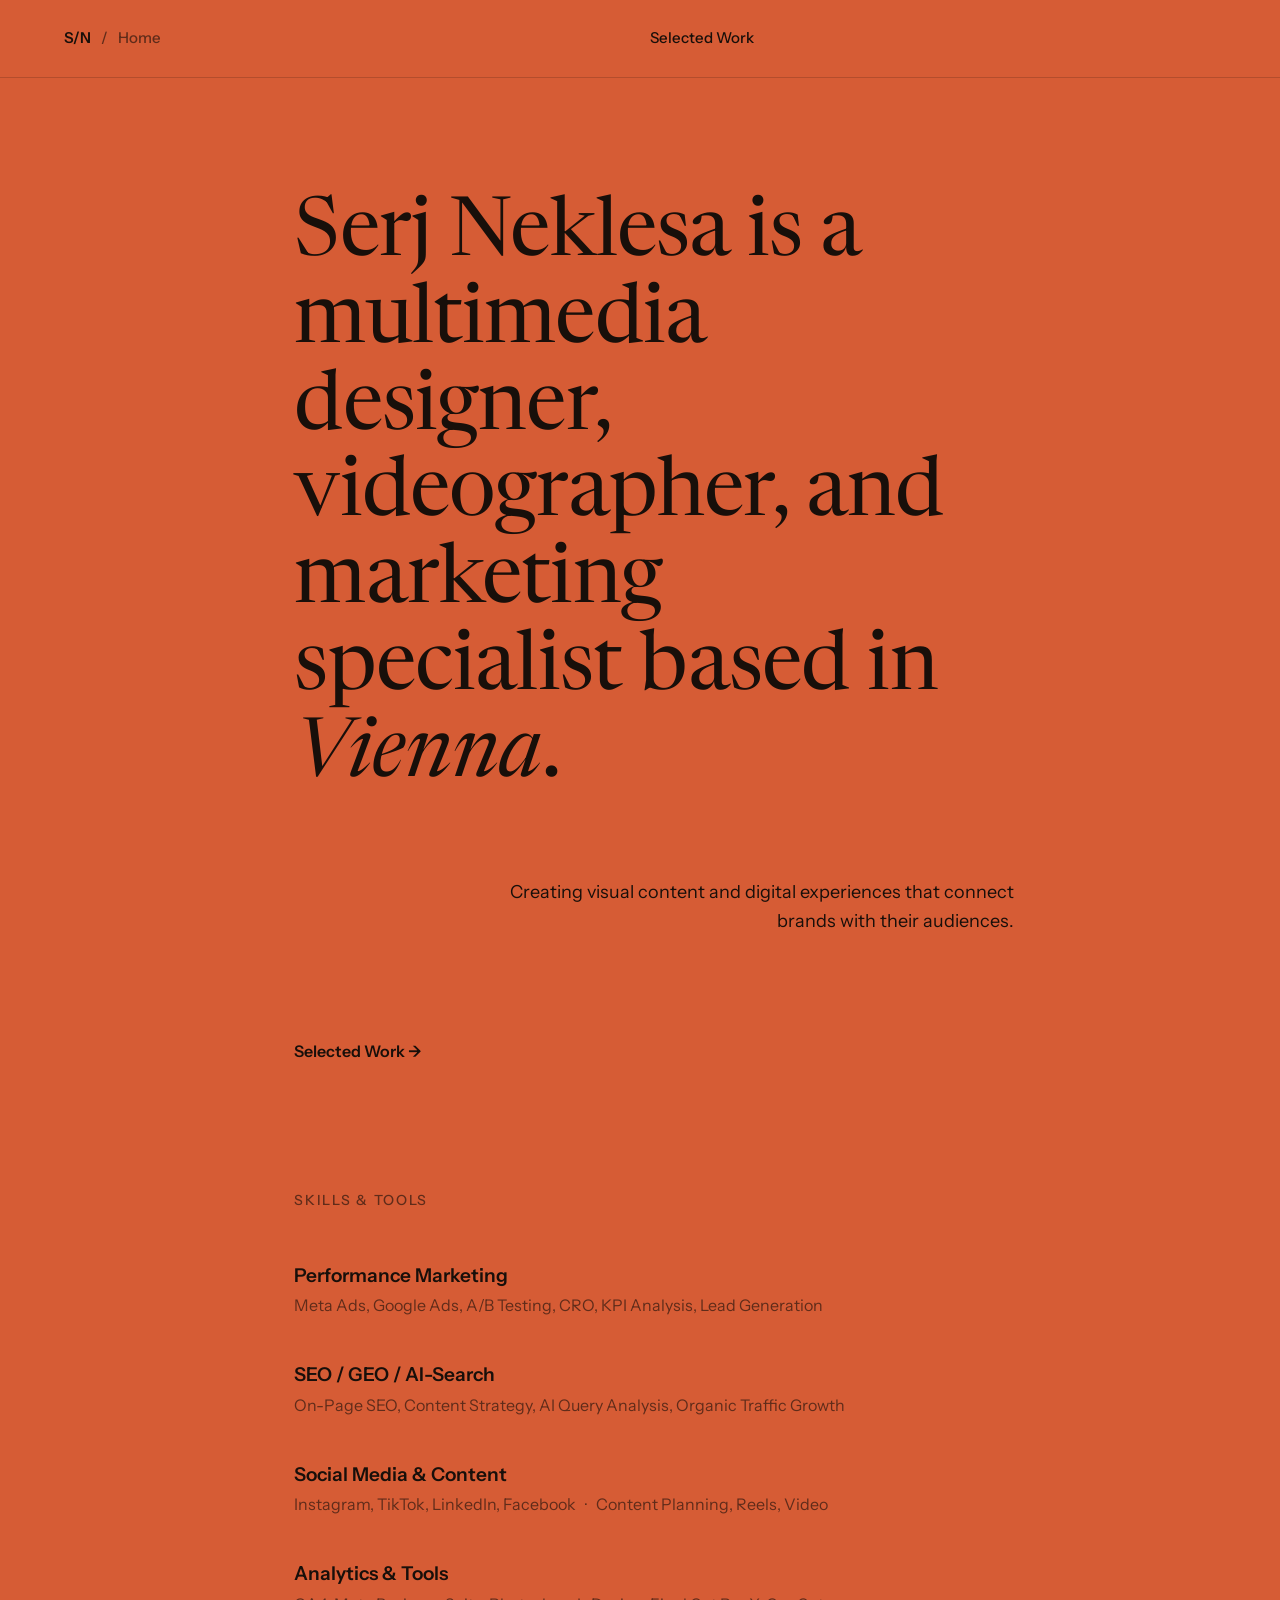
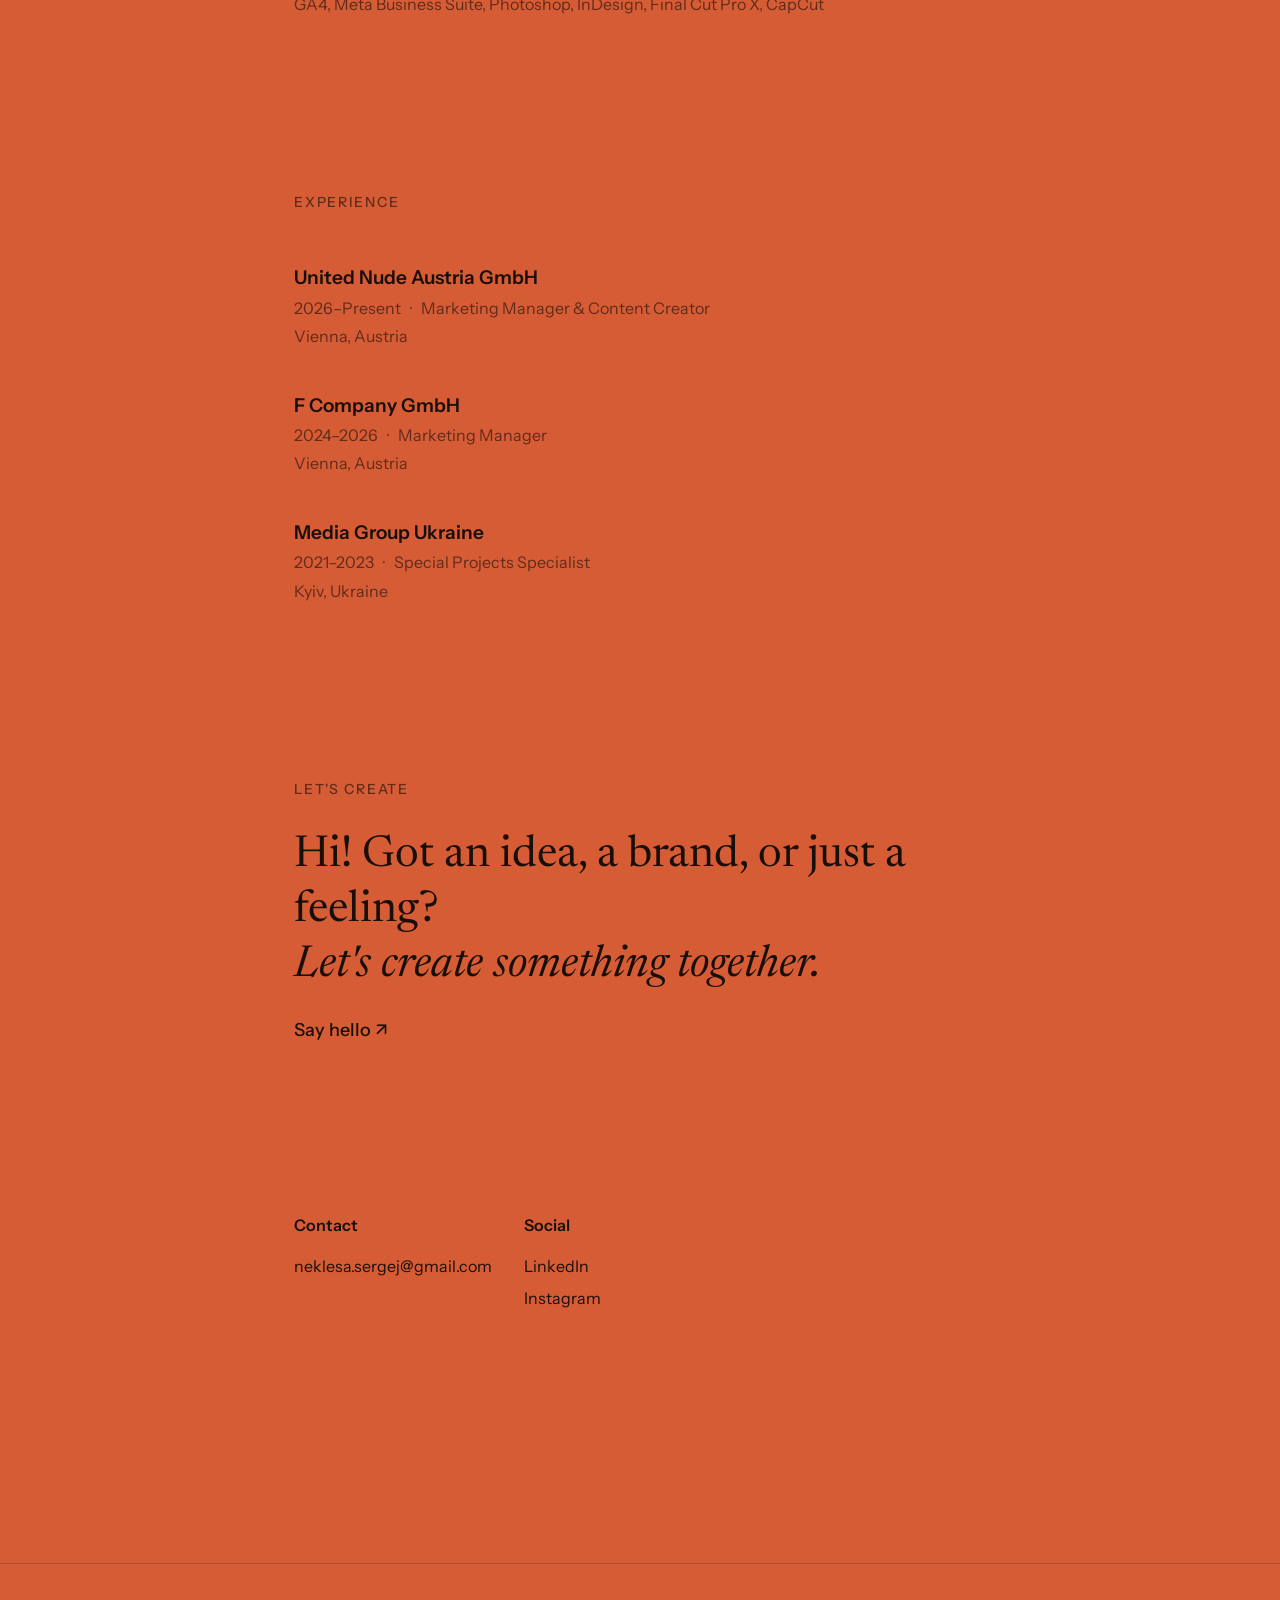
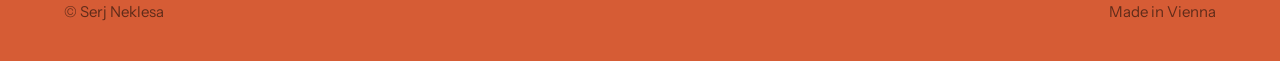
==== commit cde82151: "1000000" ====
--- a/index.html
+++ b/index.html
@@ -38,57 +38,9 @@
         </p>
       </section>
 
-      <!-- Info columns -->
-      <section class="info">
-        <div>
-          <h2>Contact</h2>
-          <ul>
-            <li><a href="mailto:neklesa.sergej@gmail.com">neklesa.sergej@gmail.com</a></li>
-          </ul>
-        </div>
-        <div>
-          <h2>Social</h2>
-          <ul>
-            <li><a href="#" target="_blank" rel="noopener">LinkedIn</a></li>
-            <li><a href="#" target="_blank" rel="noopener">Instagram</a></li>
-          </ul>
-        </div>
-        <div class="info__video" id="info-video">
-          <iframe src="https://player.vimeo.com/video/587701845?background=1&autoplay=1&muted=1&loop=1&playsinline=1" title="Video" allow="autoplay; fullscreen; picture-in-picture" loading="lazy"></iframe>
-        </div>
-      </section>
-
       <!-- Selected Work link (swapped with the video) -->
       <section class="home-cta">
         <a href="selected-work.html">Selected Work <span class="arrow">→</span></a>
-      </section>
-
-      <!-- Experience -->
-      <section class="section" id="experience">
-        <p class="eyebrow">Experience</p>
-        <ul class="entries">
-          <li class="entry entry--static">
-            <span>
-              <span class="entry__title">United Nude Austria GmbH</span><br>
-              <span class="entry__meta">2026–Present <span class="dot">·</span> Marketing Manager &amp; Content Creator</span><br>
-              <span class="entry__meta">Vienna, Austria</span>
-            </span>
-          </li>
-          <li class="entry entry--static">
-            <span>
-              <span class="entry__title">F Company GmbH</span><br>
-              <span class="entry__meta">2024–2026 <span class="dot">·</span> Marketing Manager</span><br>
-              <span class="entry__meta">Vienna, Austria</span>
-            </span>
-          </li>
-          <li class="entry entry--static">
-            <span>
-              <span class="entry__title">Media Group Ukraine</span><br>
-              <span class="entry__meta">2021–2023 <span class="dot">·</span> Special Projects Specialist</span><br>
-              <span class="entry__meta">Kyiv, Ukraine</span>
-            </span>
-          </li>
-        </ul>
       </section>
 
       <!-- Skills -->
@@ -122,14 +74,28 @@
         </ul>
       </section>
 
-      <!-- Education -->
-      <section class="section" id="education">
-        <p class="eyebrow">Education</p>
+      <!-- Experience -->
+      <section class="section" id="experience">
+        <p class="eyebrow">Experience</p>
         <ul class="entries">
           <li class="entry entry--static">
             <span>
-              <span class="entry__title">Kyiv National University of Culture and Arts</span><br>
-              <span class="entry__meta">2016–2020 <span class="dot">·</span> Bachelor of Journalism — Journalism, PR &amp; Advertising</span><br>
+              <span class="entry__title">United Nude Austria GmbH</span><br>
+              <span class="entry__meta">2026–Present <span class="dot">·</span> Marketing Manager &amp; Content Creator</span><br>
+              <span class="entry__meta">Vienna, Austria</span>
+            </span>
+          </li>
+          <li class="entry entry--static">
+            <span>
+              <span class="entry__title">F Company GmbH</span><br>
+              <span class="entry__meta">2024–2026 <span class="dot">·</span> Marketing Manager</span><br>
+              <span class="entry__meta">Vienna, Austria</span>
+            </span>
+          </li>
+          <li class="entry entry--static">
+            <span>
+              <span class="entry__title">Media Group Ukraine</span><br>
+              <span class="entry__meta">2021–2023 <span class="dot">·</span> Special Projects Specialist</span><br>
               <span class="entry__meta">Kyiv, Ukraine</span>
             </span>
           </li>
@@ -145,6 +111,32 @@
         </p>
         <p class="invite-link"><a href="mailto:neklesa.sergej@gmail.com">Say hello ↗</a></p>
       </section>
+
+      <!-- Info columns -->
+      <section class="info">
+        <div>
+          <h2>Contact</h2>
+          <ul>
+            <li><a href="mailto:neklesa.sergej@gmail.com">neklesa.sergej@gmail.com</a></li>
+          </ul>
+        </div>
+        <div>
+          <h2>Social</h2>
+          <ul>
+            <li><a href="#" target="_blank" rel="noopener">LinkedIn</a></li>
+            <li><a href="#" target="_blank" rel="noopener">Instagram</a></li>
+          </ul>
+        </div>
+        <div class="info__video" id="info-video">
+          <iframe src="https://player.vimeo.com/video/587701845?background=1&autoplay=1&muted=1&loop=1&playsinline=1" title="Video" allow="autoplay; fullscreen; picture-in-picture" loading="lazy"></iframe>
+        </div>
+      </section>
+
+
+
+
+
+
 
     </div>
   </main>
--- a/styles.css
+++ b/styles.css
@@ -119,7 +119,7 @@
   z-index: 1; /* under the text */
   left: 56%;
   top: 32%;
-  width: clamp(180px, 28vw, 440px);
+  width: clamp(130px, 20vw, 310px);
   aspect-ratio: 16 / 9;
   overflow: hidden;
   /* no frame, no background: nothing visible except the video itself */
@@ -135,7 +135,7 @@
   .hero__video {
     left: 30%;
     top: 15%;
-    width: 54vw;
+    width: 38vw;
   }
 }
 .hero__lede {
@@ -227,7 +227,7 @@
 .entry--static .entry__title { margin-bottom: 2px; }
 
 /* ---------- case study ---------- */
-.case-head { padding: clamp(56px, 8vw, 110px) 0 0; }
+.case-head { padding: clamp(56px, 8vw, 110px) 0 22px; }
 .case-head h1 {
   font-family: var(--font-display);
   font-weight: 400;
@@ -261,7 +261,7 @@
 }
 .case-meta p { font-size: 17px; font-weight: 500; }
 @media (max-width: 640px) {
-  .case-meta { grid-template-columns: 1fr; gap: 20px; }
+  .case-meta { grid-template-columns: 1fr; gap: 20px; border-top: none; border-bottom: none; }
 }
 
 .case-body h2 {
@@ -452,8 +452,8 @@
   border: 0;
   display: block;
 }
-@media (max-width: 480px) {
-  .info__video { width: 70%; margin-left: auto; }
+@media (max-width: 640px) {
+  .info__video { width: 62%; margin-left: auto; }
 }
 
 /* ---------- selected work link below the grid ---------- */
@@ -467,7 +467,7 @@
 /* ---------- video panorama (Video Production) ---------- */
 .panorama--video .panorama__track { align-items: stretch; }
 .pan-v {
-  height: min(44vh, 420px);
+  height: min(27vh, 280px);
   aspect-ratio: 16 / 9; /* refined per video by script */
   flex: none;
 }
@@ -478,5 +478,15 @@
   display: block;
 }
 @media (max-width: 640px) {
-  .pan-v { height: 30vh; }
-}
+  .pan-v { height: 20vh; }
+}
+
+.panorama--video .panorama__track img {
+  height: min(27vh, 280px);
+  width: auto;
+  flex: none;
+  display: block;
+}
+@media (max-width: 640px) {
+  .panorama--video .panorama__track img { height: 20vh; }
+}
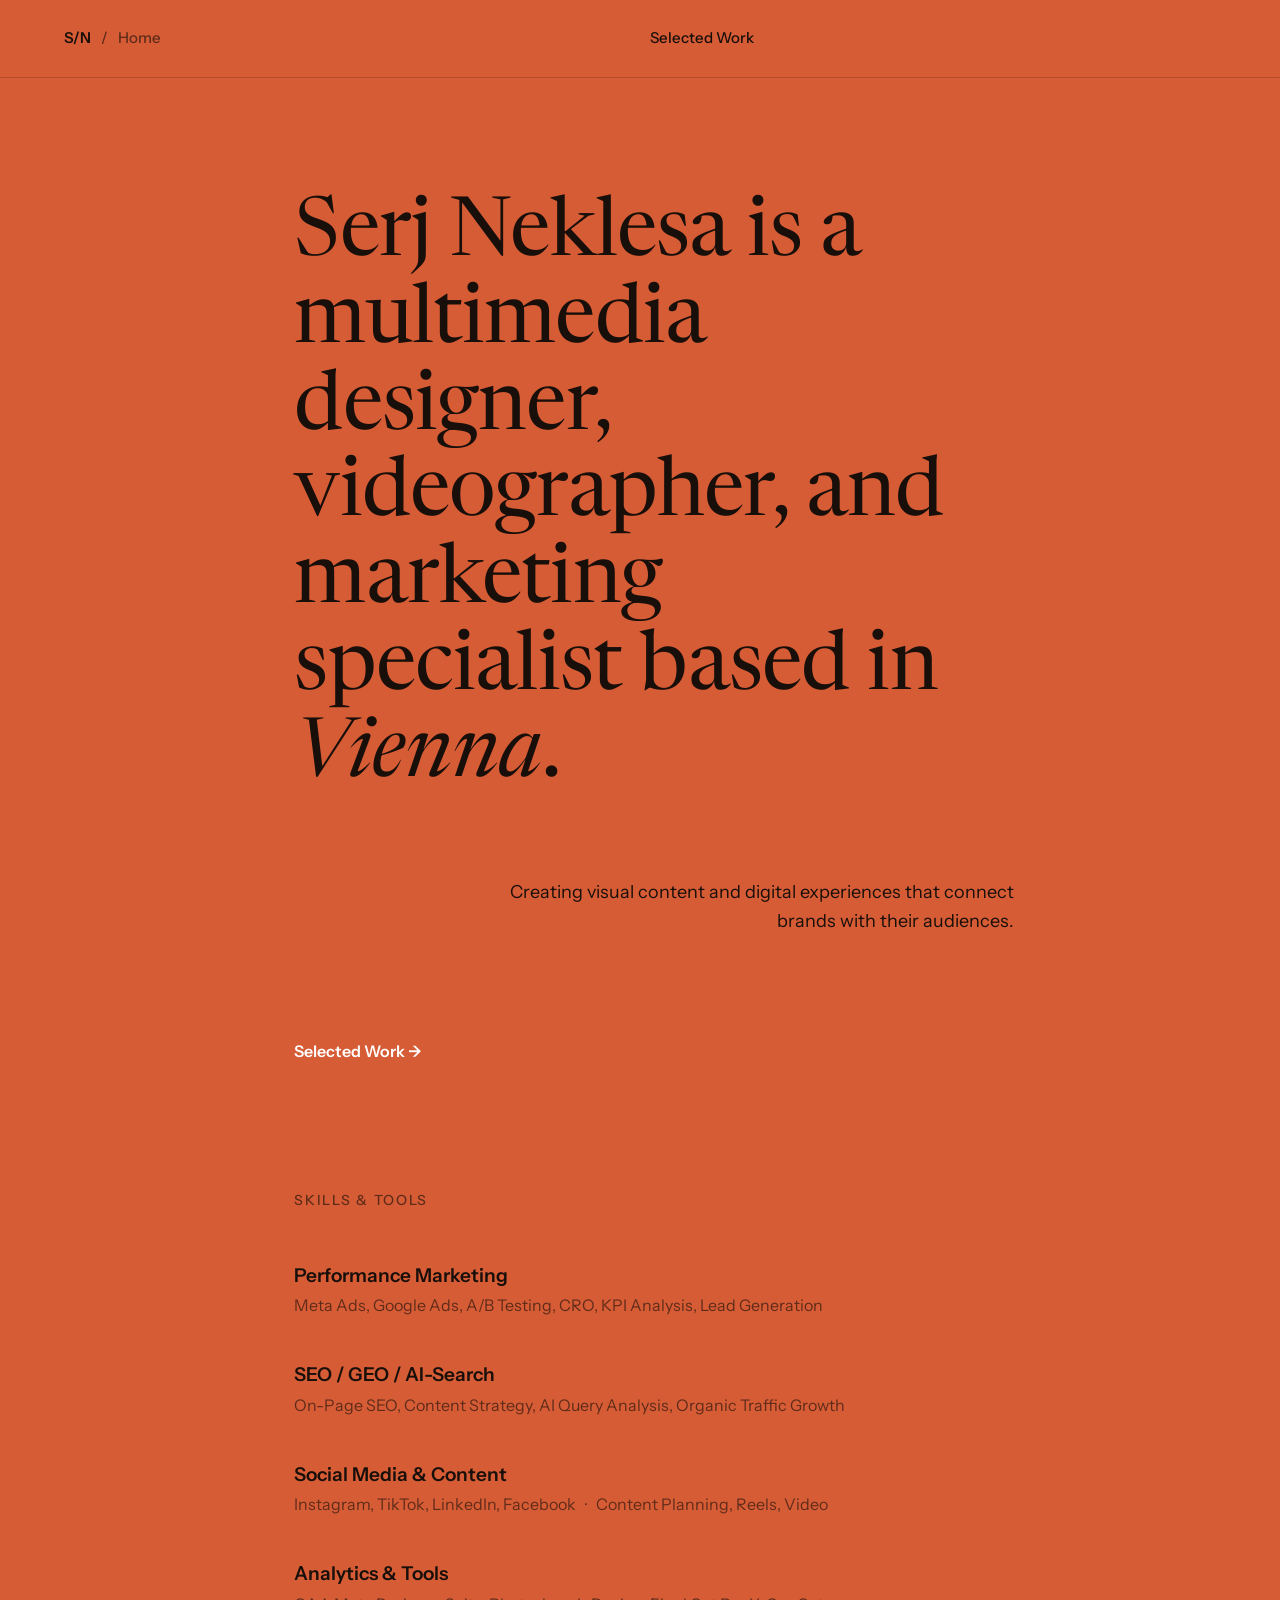
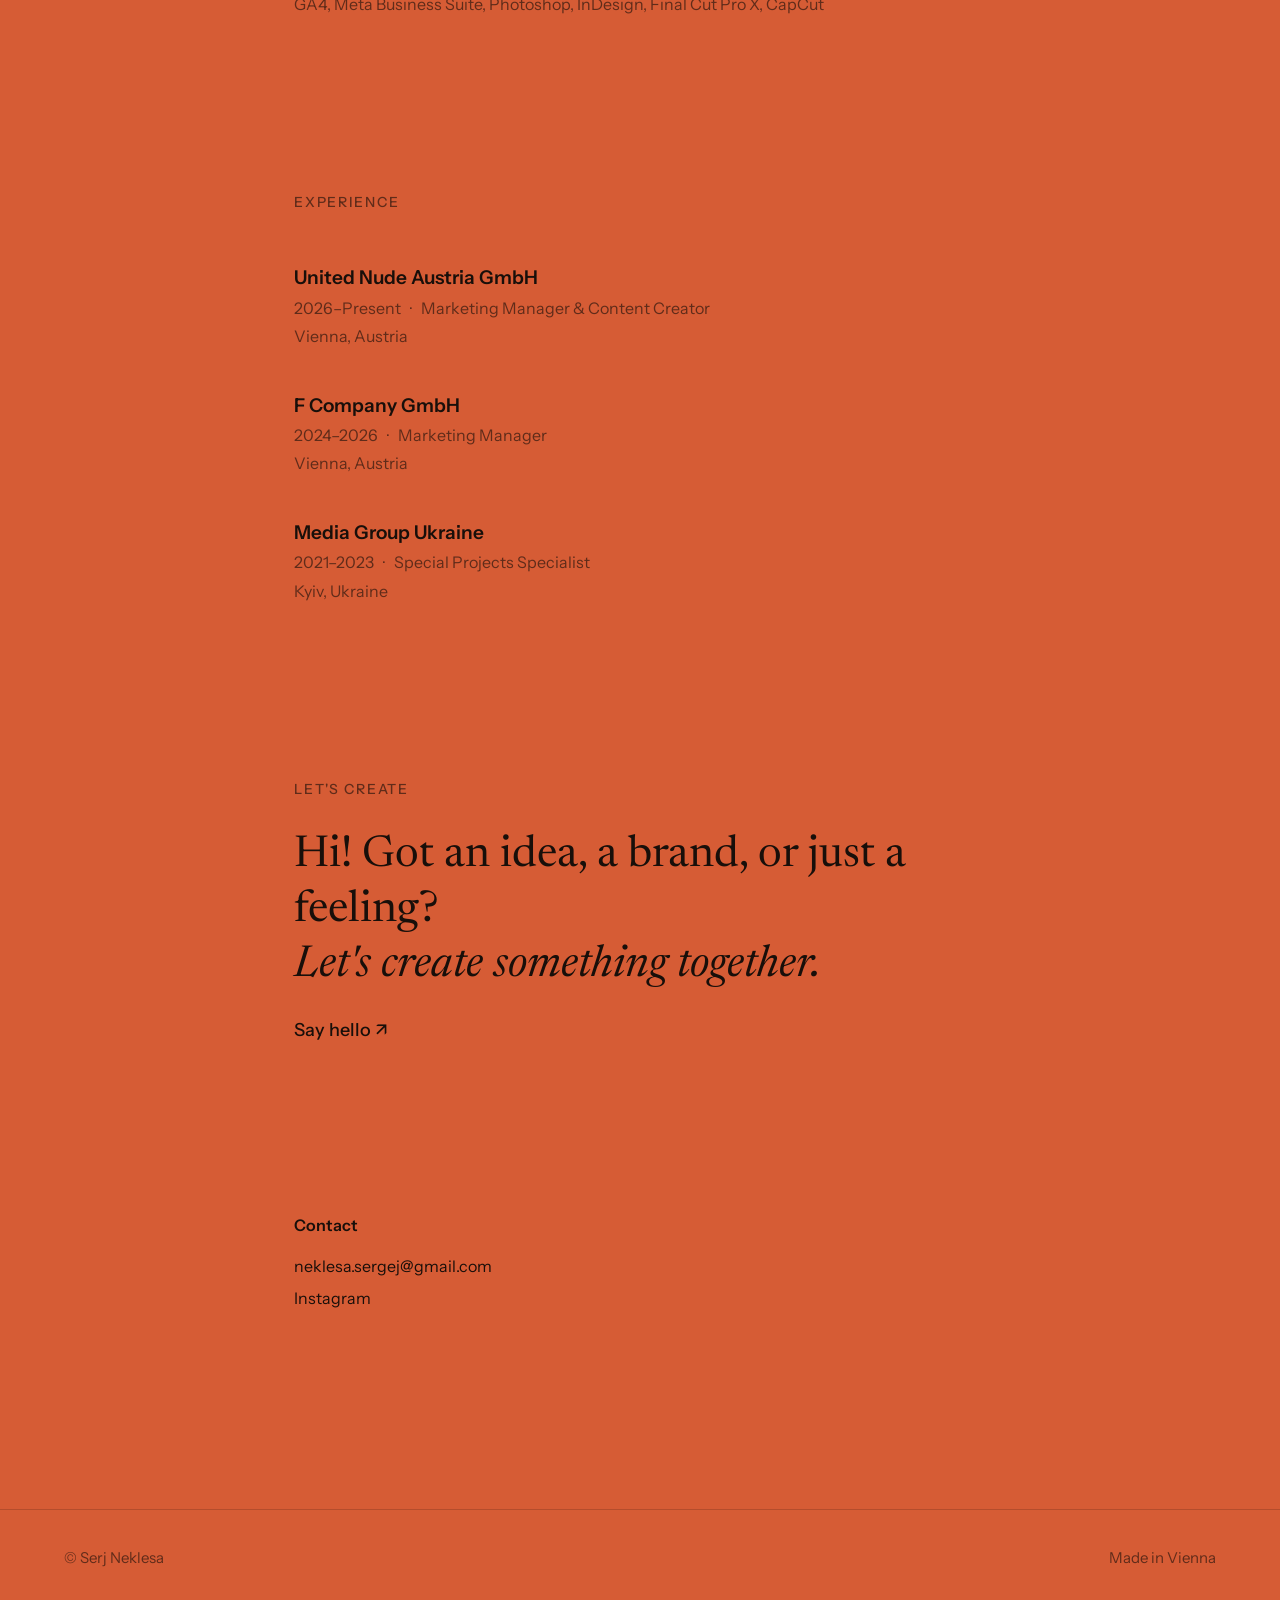
==== commit 8e74a7e9: "1/1" ====
--- a/index.html
+++ b/index.html
@@ -40,7 +40,7 @@
 
       <!-- Selected Work link (swapped with the video) -->
       <section class="home-cta">
-        <a href="selected-work.html">Selected Work <span class="arrow">→</span></a>
+        <a href="selected-work.html"><span class="matrix" data-text="Selected Work">Selected Work</span> <span class="arrow">→</span></a>
       </section>
 
       <!-- Skills -->
@@ -112,23 +112,14 @@
         <p class="invite-link"><a href="mailto:neklesa.sergej@gmail.com">Say hello ↗</a></p>
       </section>
 
-      <!-- Info columns -->
+      <!-- Contact -->
       <section class="info">
         <div>
           <h2>Contact</h2>
           <ul>
             <li><a href="mailto:neklesa.sergej@gmail.com">neklesa.sergej@gmail.com</a></li>
+            <li><a href="https://www.instagram.com/ottoyvo/" target="_blank" rel="noopener">Instagram</a></li>
           </ul>
-        </div>
-        <div>
-          <h2>Social</h2>
-          <ul>
-            <li><a href="#" target="_blank" rel="noopener">LinkedIn</a></li>
-            <li><a href="#" target="_blank" rel="noopener">Instagram</a></li>
-          </ul>
-        </div>
-        <div class="info__video" id="info-video">
-          <iframe src="https://player.vimeo.com/video/587701845?background=1&autoplay=1&muted=1&loop=1&playsinline=1" title="Video" allow="autoplay; fullscreen; picture-in-picture" loading="lazy"></iframe>
         </div>
       </section>
 
@@ -148,6 +139,7 @@
     </div>
   </footer>
 
+  <script src="matrix.js"></script>
   <script>
     // ask Vimeo for the real aspect ratio of each video so the frame
     // matches the video exactly (no black bars / visible container)
@@ -160,7 +152,6 @@
       } catch (e) {}
     }
     fitVimeo(document.querySelector(".hero__video"), "1209245580");
-    fitVimeo(document.getElementById("info-video"), "587701845");
   </script>
 
 </body>
--- a/styles.css
+++ b/styles.css
@@ -490,3 +490,9 @@
 @media (max-width: 640px) {
   .panorama--video .panorama__track img { height: 20vh; }
 }
+
+
+/* ---------- matrix decode effect ---------- */
+.matrix { color: #ffffff; }
+.home-cta a { text-decoration: none; }
+.home-cta .arrow { color: #ffffff; }
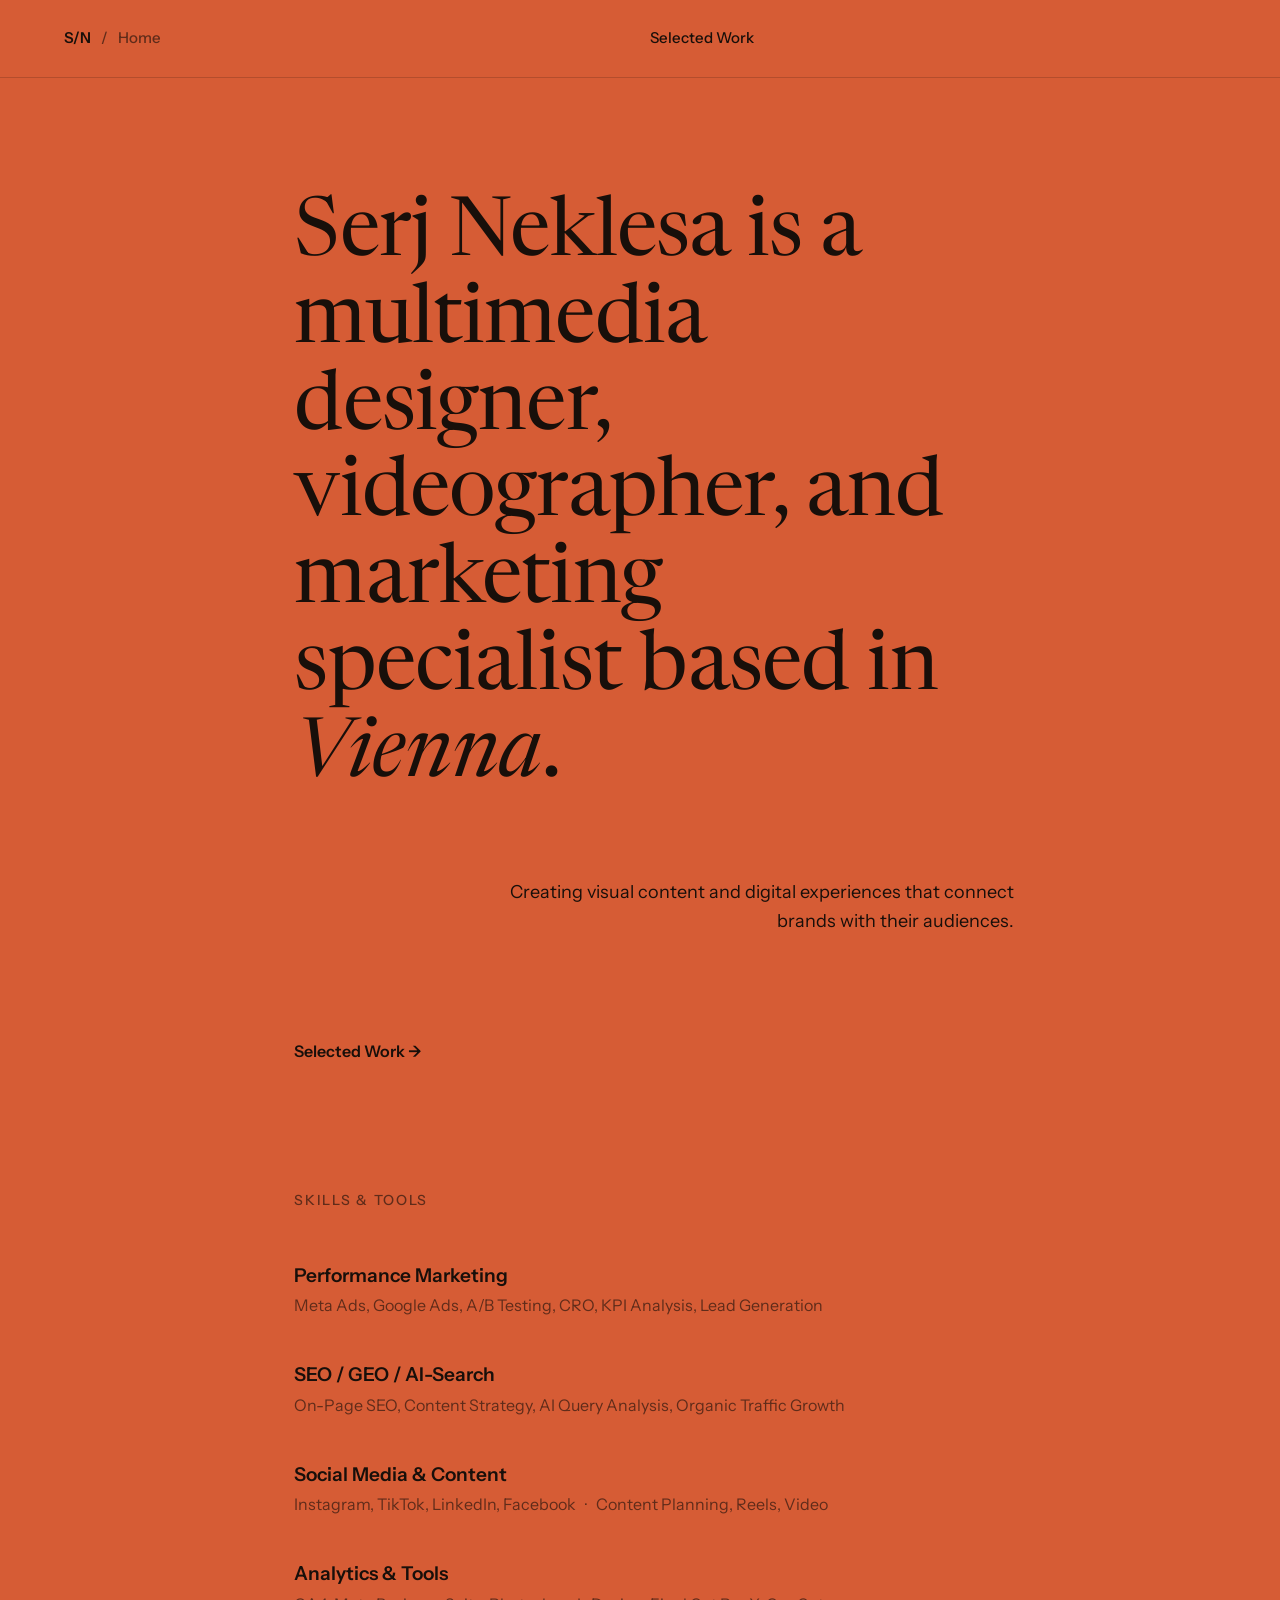
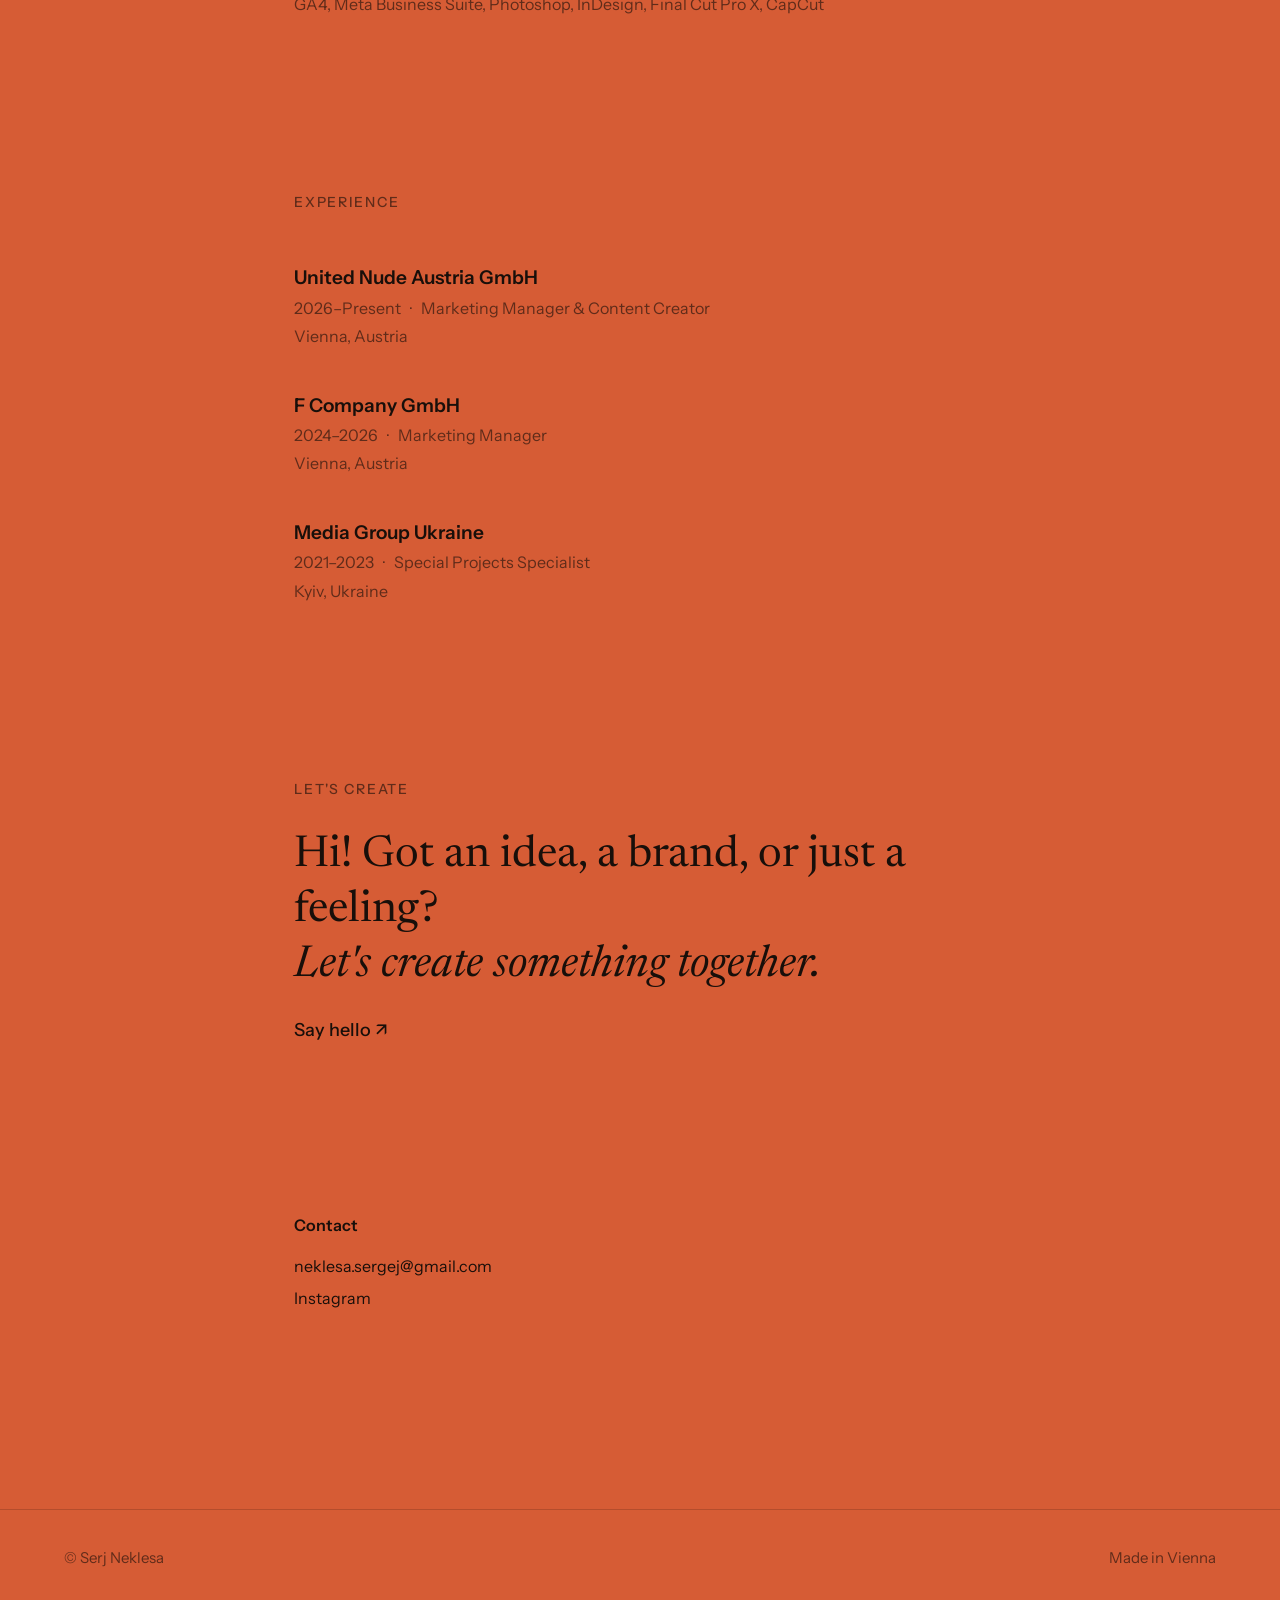
==== commit 0209da03: "1.9" ====
--- a/index.html
+++ b/index.html
@@ -40,7 +40,7 @@
 
       <!-- Selected Work link (swapped with the video) -->
       <section class="home-cta">
-        <a href="selected-work.html"><span class="matrix" data-text="Selected Work">Selected Work</span> <span class="arrow">→</span></a>
+        <a href="selected-work.html">Selected Work <span class="arrow">→</span></a>
       </section>
 
       <!-- Skills -->
@@ -139,7 +139,6 @@
     </div>
   </footer>
 
-  <script src="matrix.js"></script>
   <script>
     // ask Vimeo for the real aspect ratio of each video so the frame
     // matches the video exactly (no black bars / visible container)
--- a/styles.css
+++ b/styles.css
@@ -491,8 +491,3 @@
   .panorama--video .panorama__track img { height: 20vh; }
 }
 
-
-/* ---------- matrix decode effect ---------- */
-.matrix { color: #ffffff; }
-.home-cta a { text-decoration: none; }
-.home-cta .arrow { color: #ffffff; }
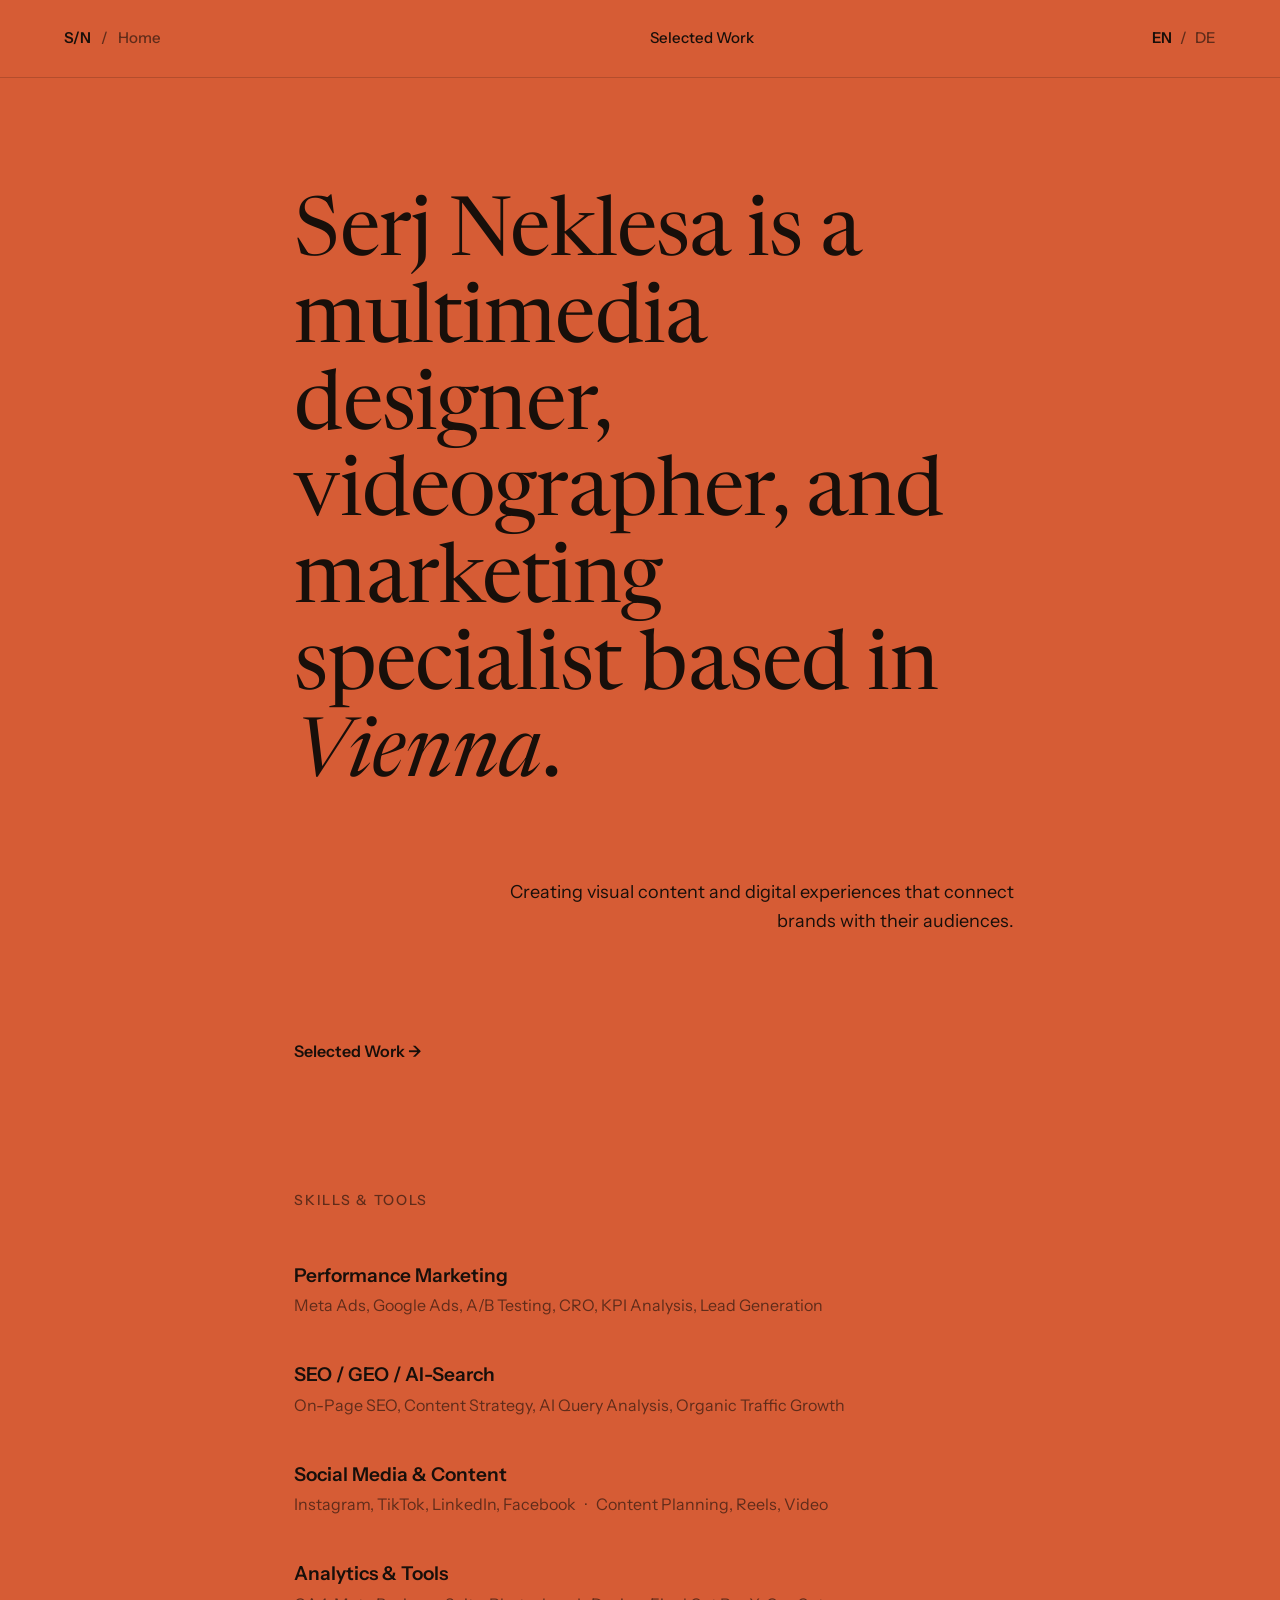
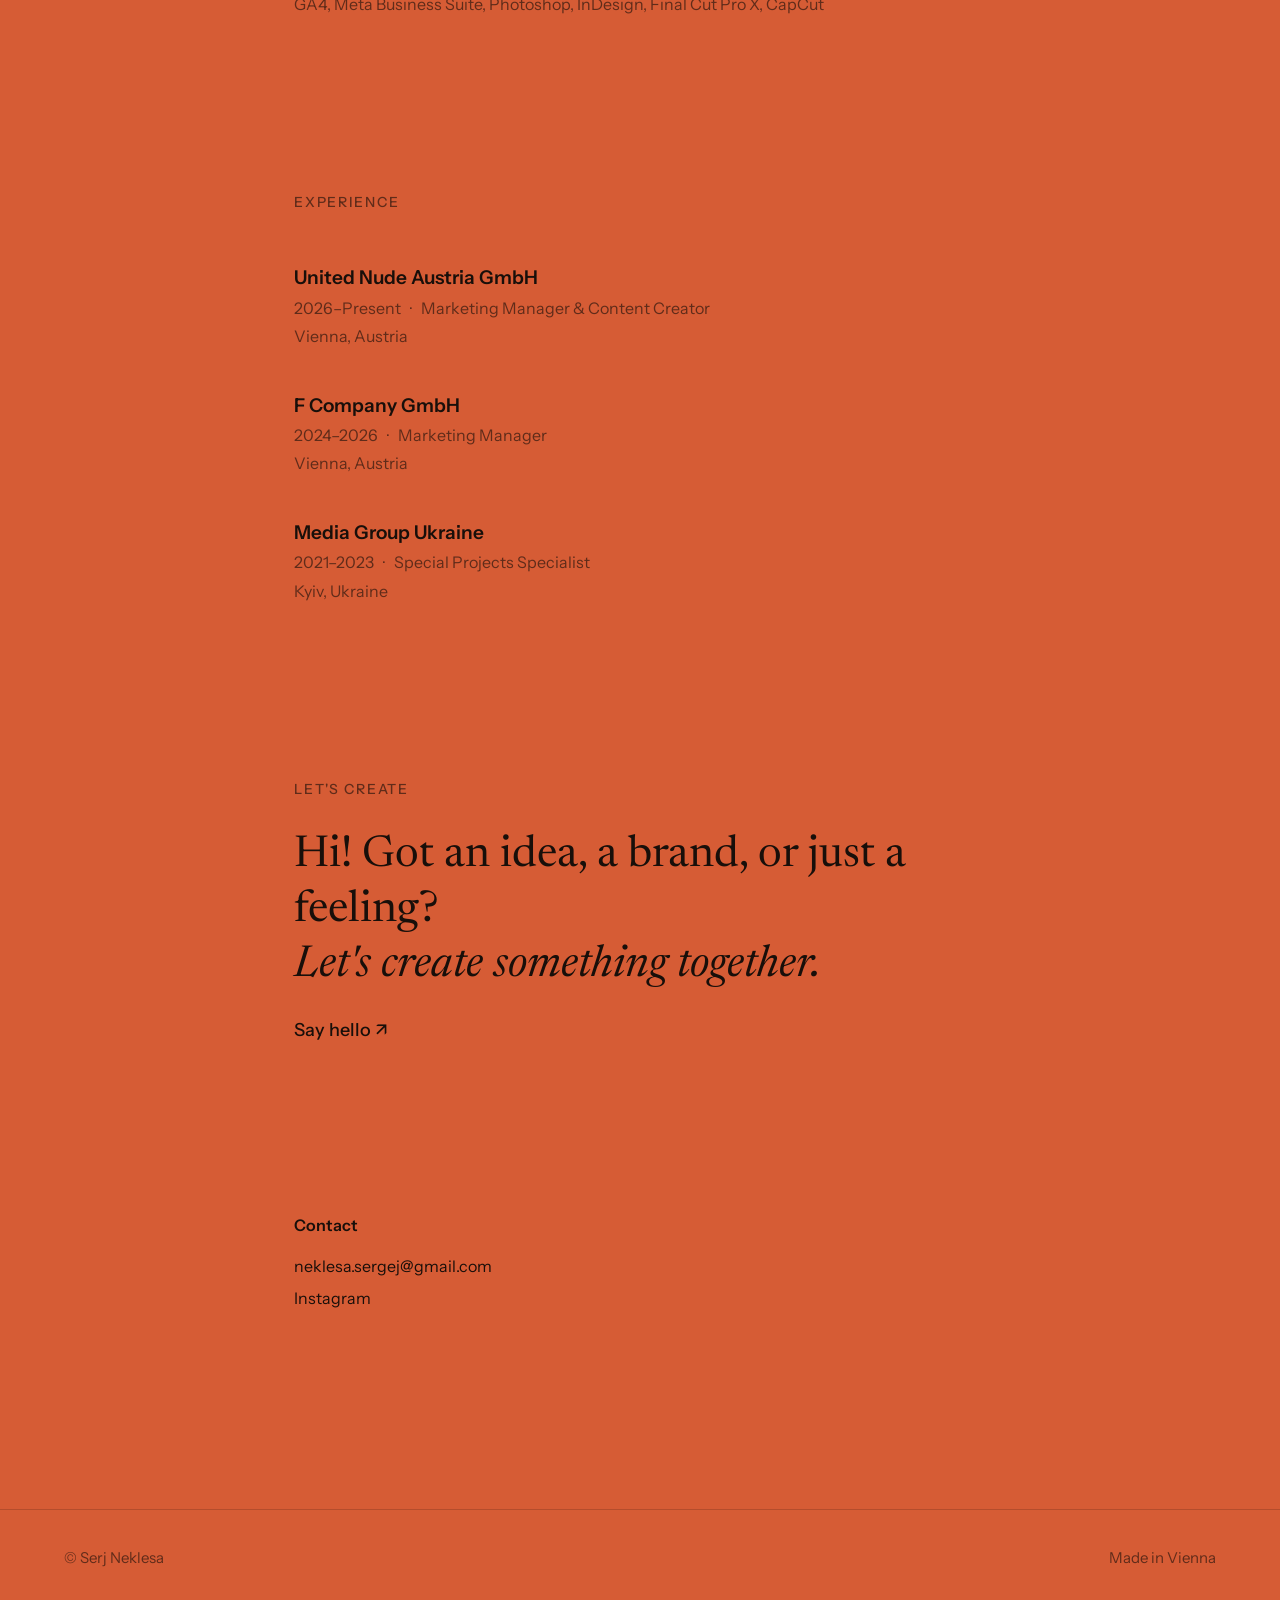
==== commit 35de2fc0: "1.10" ====
--- a/index.html
+++ b/index.html
@@ -16,8 +16,11 @@
     <div class="topbar__inner">
       <a class="topbar__name" href="index.html">S/N</a>
       <span class="topbar__sep">/</span>
-      <span class="topbar__page">Home</span>
-      <a class="topbar__nav" href="selected-work.html">Selected Work</a>
+      <span class="topbar__page" data-i18n="page.home">Home</span>
+      <a class="topbar__nav" href="selected-work.html" data-i18n="nav.selectedwork">Selected Work</a>
+      <div class="topbar__lang">
+        <button type="button" data-setlang="en">EN</button><span class="topbar__sep">/</span><button type="button" data-setlang="de">DE</button>
+      </div>
     </div>
   </header>
 
@@ -26,13 +29,13 @@
 
       <!-- Hero -->
       <section class="hero">
-        <h1 class="hero__title reveal">
+        <h1 class="hero__title reveal" data-i18n="hero.title">
           Serj Neklesa is a multimedia designer, videographer, and marketing specialist based in <em>Vienna</em>.
         </h1>
         <div class="hero__video" aria-hidden="true">
           <iframe src="https://player.vimeo.com/video/1209245580?background=1&autoplay=1&muted=1&loop=1&playsinline=1" title="Showreel" allow="autoplay; fullscreen; picture-in-picture" loading="lazy"></iframe>
         </div>
-        <p class="hero__lede reveal">
+        <p class="hero__lede reveal" data-i18n="hero.lede">
           Creating visual content and digital experiences
           that connect brands with their audiences.
         </p>
@@ -40,7 +43,7 @@
 
       <!-- Selected Work link (swapped with the video) -->
       <section class="home-cta">
-        <a href="selected-work.html">Selected Work <span class="arrow">→</span></a>
+        <a href="selected-work.html"><span data-i18n="nav.selectedwork">Selected Work</span> <span class="arrow">→</span></a>
       </section>
 
       <!-- Skills -->
@@ -76,27 +79,27 @@
 
       <!-- Experience -->
       <section class="section" id="experience">
-        <p class="eyebrow">Experience</p>
+        <p class="eyebrow" data-i18n="exp.eyebrow">Experience</p>
         <ul class="entries">
           <li class="entry entry--static">
             <span>
               <span class="entry__title">United Nude Austria GmbH</span><br>
-              <span class="entry__meta">2026–Present <span class="dot">·</span> Marketing Manager &amp; Content Creator</span><br>
-              <span class="entry__meta">Vienna, Austria</span>
+              <span class="entry__meta" data-i18n="exp.une.meta">2026–Present <span class="dot">·</span> Marketing Manager &amp; Content Creator</span><br>
+              <span class="entry__meta" data-i18n="exp.une.loc">Vienna, Austria</span>
             </span>
           </li>
           <li class="entry entry--static">
             <span>
               <span class="entry__title">F Company GmbH</span><br>
-              <span class="entry__meta">2024–2026 <span class="dot">·</span> Marketing Manager</span><br>
-              <span class="entry__meta">Vienna, Austria</span>
+              <span class="entry__meta" data-i18n="exp.fc.meta">2024–2026 <span class="dot">·</span> Marketing Manager</span><br>
+              <span class="entry__meta" data-i18n="exp.fc.loc">Vienna, Austria</span>
             </span>
           </li>
           <li class="entry entry--static">
             <span>
               <span class="entry__title">Media Group Ukraine</span><br>
-              <span class="entry__meta">2021–2023 <span class="dot">·</span> Special Projects Specialist</span><br>
-              <span class="entry__meta">Kyiv, Ukraine</span>
+              <span class="entry__meta" data-i18n="exp.mgu.meta">2021–2023 <span class="dot">·</span> Special Projects Specialist</span><br>
+              <span class="entry__meta" data-i18n="exp.mgu.loc">Kyiv, Ukraine</span>
             </span>
           </li>
         </ul>
@@ -104,18 +107,15 @@
 
       <!-- Invitation -->
       <section class="section" id="lets-create">
-        <p class="eyebrow">Let's Create</p>
-        <p class="invite">
-          Hi! Got an idea, a brand, or just a feeling?<br>
-          <em>Let's create something together.</em>
-        </p>
-        <p class="invite-link"><a href="mailto:neklesa.sergej@gmail.com">Say hello ↗</a></p>
+        <p class="eyebrow" data-i18n="lets.eyebrow">Let's Create</p>
+        <p class="invite" data-i18n="lets.text">Hi! Got an idea, a brand, or just a feeling?<br><em>Let's create something together.</em></p>
+        <p class="invite-link"><a href="mailto:neklesa.sergej@gmail.com" data-i18n="lets.cta">Say hello ↗</a></p>
       </section>
 
       <!-- Contact -->
       <section class="info">
         <div>
-          <h2>Contact</h2>
+          <h2 data-i18n="contact.h">Contact</h2>
           <ul>
             <li><a href="mailto:neklesa.sergej@gmail.com">neklesa.sergej@gmail.com</a></li>
             <li><a href="https://www.instagram.com/ottoyvo/" target="_blank" rel="noopener">Instagram</a></li>
@@ -153,5 +153,6 @@
     fitVimeo(document.querySelector(".hero__video"), "1209245580");
   </script>
 
+  <script src="i18n.js"></script>
 </body>
 </html>
--- a/styles.css
+++ b/styles.css
@@ -491,3 +491,25 @@
   .panorama--video .panorama__track img { height: 20vh; }
 }
 
+
+
+/* ---------- language switcher ---------- */
+.topbar__lang {
+  margin-left: auto;
+  display: flex;
+  align-items: center;
+  gap: 8px;
+}
+.topbar__lang button {
+  background: none;
+  border: none;
+  padding: 0;
+  font: inherit;
+  color: var(--ink-soft);
+  cursor: pointer;
+}
+.topbar__lang button.is-active {
+  color: var(--ink);
+  font-weight: 600;
+}
+.topbar__lang button:hover { color: var(--ink); }
